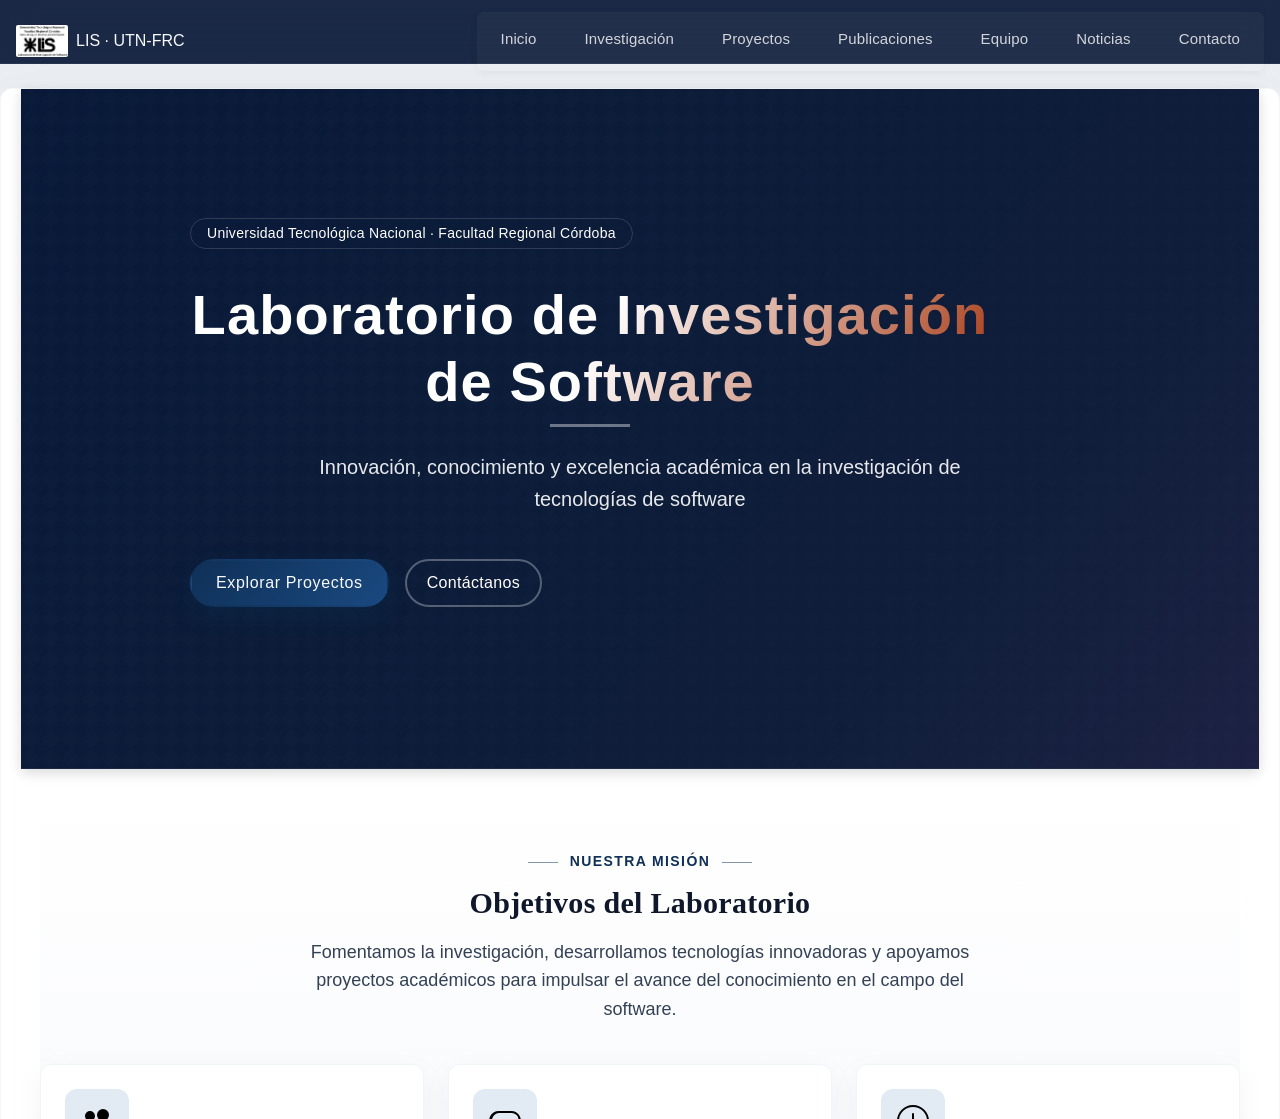
==== index.html @ e6a00227 "Initial commit: LIS home page draft + GitHub Pages deploy workflow - SPA estática (hash routing) con" ====
<!DOCTYPE html>
<html lang="es">
<head>
  <meta charset="UTF-8">
  <meta http-equiv="refresh" content="0; url=./template.html">
  <meta name="viewport" content="width=device-width, initial-scale=1.0">
  <title>LIS - Redirigiendo…</title>
  <link rel="icon" href="./favicon.ico" type="image/png">
  <style>
    body {
      font-family: system-ui, -apple-system, BlinkMacSystemFont, 'Segoe UI', Roboto, Arial, sans-serif;
      margin:0;
      display:grid;
      place-items:center;
      min-height:100vh;
    }
    main { text-align:center; padding:2rem; }
    .btn {
      display:inline-block;
      margin-top:1rem;
      padding:0.5rem 1rem;
      border:2px solid #0A2540;
      border-radius:8px;
      color:#0A2540;
      text-decoration:none;
    }
    .sr-only {
      position:absolute;
      left:-9999px;
      width:1px;
      height:1px;
      overflow:hidden;
    }
  </style>
  <script>
    // Fallback en caso de que el meta refresh no funcione
    setTimeout(() => {
      if (location.pathname.indexOf('template.html') === -1) {
        window.location.replace('./template.html');
      }
    }, 500);
  </script>
</head>
<body>
  <main>
    <p>Redirigiendo a la nueva versión del sitio…</p>
    <p class="sr-only">Será redirigido automáticamente en un instante.</p>
    <p><a class="btn" href="./template.html">Ir ahora</a></p>
    <noscript>
      <p><strong>Nota:</strong> Su navegador no soporta JavaScript. Use el botón para continuar.</p>
    </noscript>
  </main>
</body>
</html>
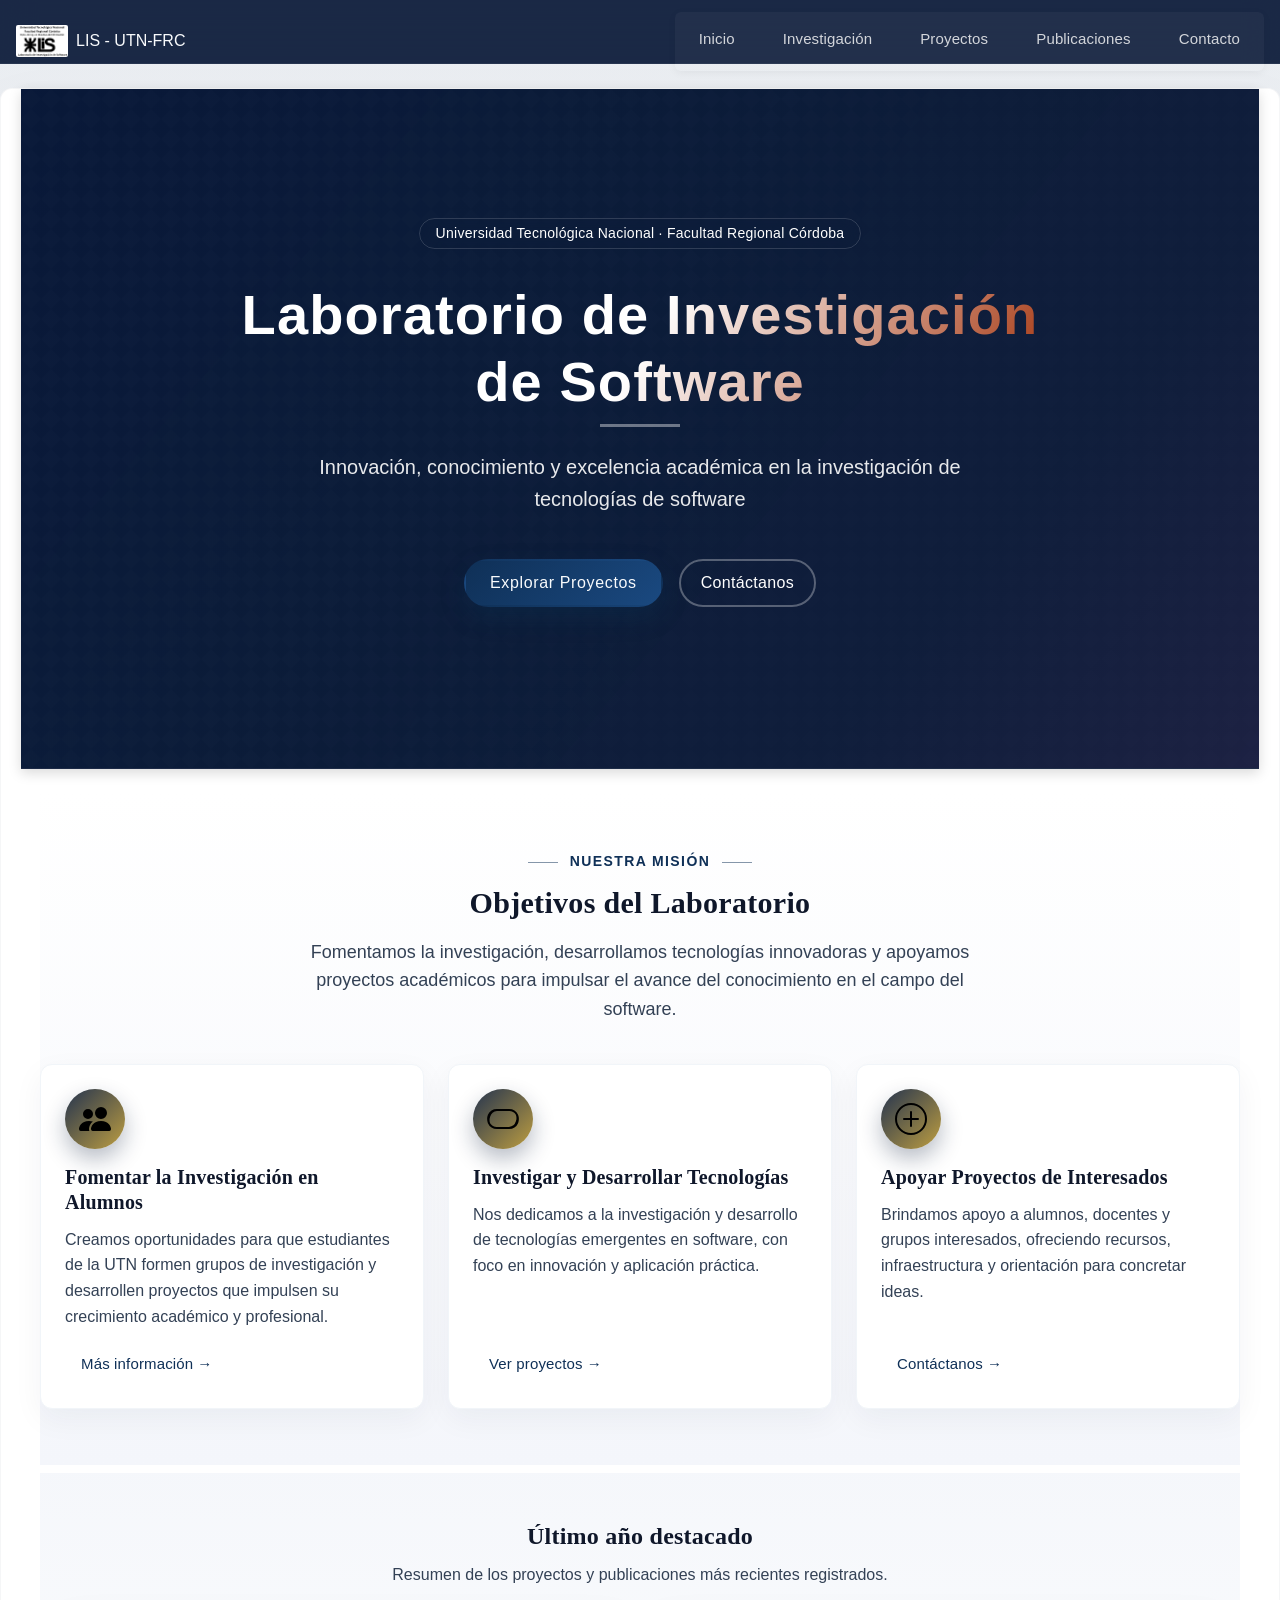
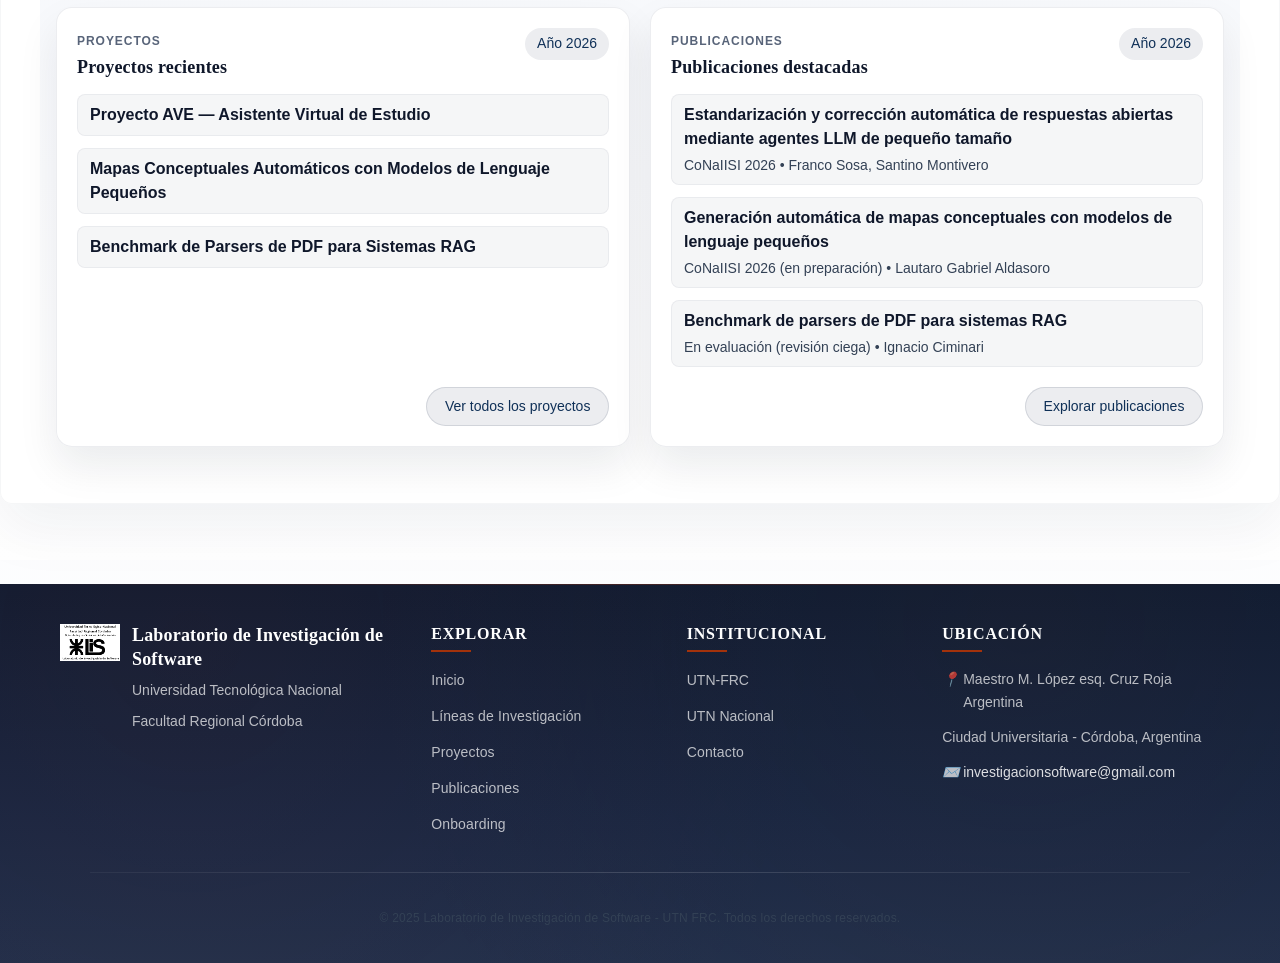
==== commit 46ecad5c: "Agrega Grupos de Investigación, guía de Onboarding pública y SEO - content/investigacion.html + rese" ====
--- a/index.html
+++ b/index.html
@@ -1,54 +1,148 @@
 <!DOCTYPE html>
 <html lang="es">
 <head>
-  <meta charset="UTF-8">
-  <meta http-equiv="refresh" content="0; url=./template.html">
-  <meta name="viewport" content="width=device-width, initial-scale=1.0">
-  <title>LIS - Redirigiendo…</title>
-  <link rel="icon" href="./favicon.ico" type="image/png">
-  <style>
-    body {
-      font-family: system-ui, -apple-system, BlinkMacSystemFont, 'Segoe UI', Roboto, Arial, sans-serif;
-      margin:0;
-      display:grid;
-      place-items:center;
-      min-height:100vh;
-    }
-    main { text-align:center; padding:2rem; }
-    .btn {
-      display:inline-block;
-      margin-top:1rem;
-      padding:0.5rem 1rem;
-      border:2px solid #0A2540;
-      border-radius:8px;
-      color:#0A2540;
-      text-decoration:none;
-    }
-    .sr-only {
-      position:absolute;
-      left:-9999px;
-      width:1px;
-      height:1px;
-      overflow:hidden;
-    }
-  </style>
-  <script>
-    // Fallback en caso de que el meta refresh no funcione
-    setTimeout(() => {
-      if (location.pathname.indexOf('template.html') === -1) {
-        window.location.replace('./template.html');
-      }
-    }, 500);
-  </script>
+  <meta charset="utf-8">
+  <meta name="viewport" content="width=device-width, initial-scale=1">
+  <title id="page-title">LIS - UTN-FRC – Laboratorio de Investigación de Software</title>
+
+  <!-- Basic SEO -->
+  <meta name="description" content="Sitio del Laboratorio de Investigación de Software (LIS) de la UTN-FRC. Investigación aplicada en IA, proyectos, publicaciones y equipo open source.">
+  <meta name="keywords" content="investigación, software, UTN, FRC, inteligencia artificial, LLM, proyectos, publicaciones">
+  <meta name="theme-color" content="#0b2b50">
+  <link rel="canonical" href="https://utn-lis.github.io/">
+
+  <!-- Open Graph / social previews -->
+  <meta property="og:type" content="website">
+  <meta property="og:site_name" content="LIS - UTN FRC">
+  <meta property="og:title" content="Laboratorio de Investigación de Software - UTN FRC">
+  <meta property="og:description" content="Investigación aplicada en inteligencia artificial, proyectos, publicaciones y equipo open source del LIS, UTN Facultad Regional Córdoba.">
+  <meta property="og:url" content="https://utn-lis.github.io/">
+  <meta property="og:image" content="https://utn-lis.github.io/img/logos/utn-logo.png">
+  <meta name="twitter:card" content="summary">
+
+  <!-- Content Security Policy to mitigate XSS -->
+  <meta http-equiv="Content-Security-Policy" content="default-src 'self'; script-src 'self'; style-src 'self' 'unsafe-inline'; img-src 'self' data: https:; font-src 'self' https:; connect-src 'self' https:;">
+
+  <!-- CSS -->
+  <link rel="stylesheet" href="./css/base.css">
+  <link rel="stylesheet" href="./css/layout.css">
+  <link rel="stylesheet" href="./css/components.css">
+  <link rel="stylesheet" href="./css/pages.css">
+  <link rel="stylesheet" href="./css/investigacion.css">
+  <link rel="stylesheet" href="./css/proyectos.css">
+  <link rel="stylesheet" href="./css/publicaciones.css">
+  <link rel="stylesheet" href="./css/contactos.css">
+  <link rel="stylesheet" href="./css/onboarding.css">
+  <link rel="stylesheet" href="./css/utilities.css">
+
+  <link rel="icon" href="./favicon.ico" sizes="any">
 </head>
 <body>
-  <main>
-    <p>Redirigiendo a la nueva versión del sitio…</p>
-    <p class="sr-only">Será redirigido automáticamente en un instante.</p>
-    <p><a class="btn" href="./template.html">Ir ahora</a></p>
     <noscript>
-      <p><strong>Nota:</strong> Su navegador no soporta JavaScript. Use el botón para continuar.</p>
+        <div style="padding:1rem;margin:0;background:#fffbdd;border-bottom:1px solid #f2e085;text-align:center">
+        Para una mejor experiencia, habilitá JavaScript. El sitio utiliza navegación SPA.
+        </div>
     </noscript>
-  </main>
+
+    <!-- Header with navigation -->
+    <header class="header" role="navigation" aria-label="Menú principal">
+        <nav class="nav">
+            <a class="nav-logo" href="#home" data-page="home">
+                <img src="./img/logos/utn-logo.png" alt="Logotipo UTN" width="48" height="48">
+                <span>LIS - UTN-FRC</span>
+            </a>
+            <button class="mobile-menu-toggle" id="mobile-menu-toggle" type="button" aria-label="Mostrar u ocultar menú" aria-expanded="false" aria-controls="primary-navigation">
+                <span></span>
+                <span></span>
+                <span></span>
+            </button>
+            <div class="nav-menu-wrapper" id="primary-navigation">
+                <ul class="nav-menu" aria-hidden="false">
+                    <li><a href="#home" class="nav-link" data-page="home">Inicio</a></li>
+                    <li><a href="#investigacion" class="nav-link" data-page="investigacion">Investigación</a></li>
+                    <li><a href="#proyectos" class="nav-link" data-page="proyectos">Proyectos</a></li>
+                    <li><a href="#publicaciones" class="nav-link" data-page="publicaciones">Publicaciones</a></li>
+                    <li><a href="#contactos" class="nav-link" data-page="contactos">Contacto</a></li>
+                </ul>
+            </div>
+        </nav>
+    </header>
+
+    <!-- Main content area -->
+    <main id="main-content">
+        <!-- Content will be loaded dynamically here -->
+        <div id="content-container">
+            <!-- Loading indicator -->
+            <div id="loading" class="loading">
+                <div class="loading-spinner"></div>
+                <p>Cargando...</p>
+            </div>
+        </div>
+    </main>
+
+    <!-- Footer -->
+    <footer class="footer">
+        <div class="container">
+            <div class="footer-content">
+                <div class="footer-section footer-institutional">
+                    <img src="./img/logos/utn-logo.png" alt="Logo UTN" class="footer-logo" width="64" height="64">
+                    <div class="institution-info">
+                        <h3>Laboratorio de Investigación de Software</h3>
+                        <p>Universidad Tecnológica Nacional</p>
+                        <p>Facultad Regional Córdoba</p>
+                    </div>
+                </div>
+
+                <div class="footer-section">
+                    <h4 class="footer-heading">Explorar</h4>
+                    <ul class="footer-links">
+                        <li><a href="#home" class="nav-link" data-page="home">Inicio</a></li>
+                        <li><a href="#investigacion" class="nav-link" data-page="investigacion">Líneas de Investigación</a></li>
+                        <li><a href="#proyectos" class="nav-link" data-page="proyectos">Proyectos</a></li>
+                        <li><a href="#publicaciones" class="nav-link" data-page="publicaciones">Publicaciones</a></li>
+                        <li><a href="#onboarding" class="nav-link" data-page="onboarding">Onboarding</a></li>
+                    </ul>
+                </div>
+
+                <div class="footer-section">
+                    <h4 class="footer-heading">Institucional</h4>
+                    <ul class="footer-links">
+                        <li><a href="https://www.frc.utn.edu.ar" target="_blank" rel="noopener noreferrer">UTN-FRC</a></li>
+                        <li><a href="https://www.utn.edu.ar" target="_blank" rel="noopener noreferrer">UTN Nacional</a></li>
+                        <li><a href="#contactos" class="nav-link" data-page="contactos">Contacto</a></li>
+                    </ul>
+                </div>
+
+                <div class="footer-section footer-contact">
+                    <h4 class="footer-heading">Ubicación</h4>
+                    <address>
+                        <p><i class="location-icon"></i> Maestro M. López esq. Cruz Roja Argentina</p>
+                        <p>Ciudad Universitaria - Córdoba, Argentina</p>
+                        <p><i class="email-icon"></i> <a href="mailto:investigacionsoftware@gmail.com">investigacionsoftware@gmail.com</a></p>
+                    </address>
+                </div>
+            </div>
+
+            <div class="footer-separator"></div>
+
+            <div class="footer-bottom">
+                <p>&copy; 2025 Laboratorio de Investigación de Software - UTN FRC. Todos los derechos reservados.</p>
+            </div>
+        </div>
+    </footer>
+
+  <!-- Scripts (con defer para no bloquear el render) -->
+
+  <script src="./js/main.js" defer></script>
+  <script src="./js/router.js" defer></script>
+
+  <!-- Components / light initialization -->
+  <script src="./js/components/lazy-load.js" defer></script>
+  <script src="./js/components/init.js" defer></script>
+
+  <!-- Page modules (used by the router) -->
+  <script src="./js/modules/home-module.js" defer></script>
+  <script src="./js/modules/publications-module.js" defer></script>
+  <script src="./js/modules/research-module.js" defer></script>
 </body>
 </html>
--- a/css/base.css
+++ b/css/base.css
@@ -0,0 +1,227 @@
+/* ============================================
+    LIS - Base Styles (base.css)
+    Fundamental CSS rules including resets, typography, colors, and global utilities
+    ============================================ */
+
+/* CSS Custom Properties (Variables) */
+:root {
+    --primary-color: #0F3057;
+    --primary-hover: #1A4980;
+    --primary-light: #E2EBF4;
+    --color-primary-600: #082542;
+    --secondary-color: #4F3222;
+    --secondary-hover: #6A4633;
+    --accent-color: #A3320B;
+    --accent-hover: #BD3D11;
+
+    /* Status Colors */
+    --success-color: #15803D;
+    --success-light: #DCFCE7;
+    --warning-color: #B45309;
+    --warning-light: #FEF3C7;
+    --danger-color: #B91C1C;
+    --danger-light: #FEE2E2;
+    --info-color: #0EA5E9;
+    --info-light: #E0F2FE;
+
+    /* Neutral Colors */
+    --neutral-50: #F8FAFC;
+    --neutral-100: #F1F5F9;
+    --neutral-200: #E2E8F0;
+    --neutral-300: #CBD5E1;
+    --neutral-400: #94A3B8;
+    --neutral-500: #64748B;
+    --neutral-600: #475569;
+    --neutral-700: #334155;
+    --neutral-800: #1E293B;
+    --neutral-900: #0F172A;
+    --neutral-950: #0B1120;
+
+    /* Text Colors */
+    --text-primary: var(--neutral-900);
+    --text-secondary: var(--neutral-700);
+    --text-muted: var(--neutral-500);
+    --text-light: var(--neutral-100);
+    --text-inverse: var(--neutral-50);
+
+    /* Background Colors */
+    --bg-white: #FFFFFF;
+    --bg-light: #F4F6FB;
+    --bg-gray: var(--neutral-100);
+    --bg-dark: var(--neutral-950);
+    --bg-primary: var(--primary-color);
+    --bg-secondary: var(--secondary-color);
+
+    /* Border Colors */
+    --border-color: var(--neutral-200);
+    --border-light: var(--neutral-100);
+    --border-dark: var(--neutral-300);
+    --border-focus: var(--primary-color);
+
+    /* Enhanced Spacing System */
+    --spacing-px: 1px;
+    --spacing-0: 0;
+    --spacing-xs: 0.25rem;  
+    --spacing-sm: 0.5rem;
+    --spacing-md: 0.75rem;
+    --spacing-lg: 1rem;
+    --spacing-xl: 1.25rem;
+    --spacing-2xl: 1.5rem;
+    --spacing-3xl: 2rem;
+    --spacing-4xl: 2.5rem;
+    --spacing-5xl: 3rem;
+    --spacing-6xl: 4rem;
+
+    /* Enhanced Font Sizes */
+    --font-size-xs: 0.75rem;
+    --font-size-sm: 0.875rem;
+    --font-size-base: 1rem;
+    --font-size-lg: 1.125rem;
+    --font-size-xl: 1.25rem;
+    --font-size-2xl: 1.5rem;
+    --font-size-3xl: 1.875rem;
+    --font-size-4xl: 2.25rem;
+    --font-size-5xl: 3rem;
+    --font-size-6xl: 3.75rem;
+
+    /* Font Weights */
+    --font-weight-thin: 100;
+    --font-weight-light: 300;
+    --font-weight-normal: 400;
+    --font-weight-medium: 500;
+    --font-weight-semibold: 600;
+    --font-weight-bold: 700;
+    --font-weight-extrabold: 800;
+    --font-weight-black: 900;
+
+    /* Line Heights */
+    --line-height-tight: 1.25;
+    --line-height-snug: 1.375;
+    --line-height-normal: 1.5;
+    --line-height-relaxed: 1.625;
+    --line-height-loose: 2;
+
+    /* Border Radius */
+    --border-radius-none: 0;
+    --border-radius-sm: 0.125rem;
+    --border-radius-md: 0.375rem;
+    --border-radius-lg: 0.5rem;
+    --border-radius-xl: 0.75rem;
+    --border-radius-2xl: 1rem;   
+    --border-radius-3xl: 1.5rem;
+    --border-radius-full: 9999px;
+
+    /* Shadows */
+    --shadow-none: 0 0 #0000;
+    --shadow-xs: 0 1px 2px 0 rgba(0, 0, 0, 0.05);
+    --shadow-sm: 0 1px 3px 0 rgba(0, 0, 0, 0.1), 0 1px 2px 0 rgba(0, 0, 0, 0.06);
+    --shadow-md: 0 4px 6px -1px rgba(0, 0, 0, 0.1), 0 2px 4px -1px rgba(0, 0, 0, 0.06);
+    --shadow-lg: 0 10px 15px -3px rgba(0, 0, 0, 0.1), 0 4px 6px -2px rgba(0, 0, 0, 0.05);
+    --shadow-xl: 0 20px 25px -5px rgba(0, 0, 0, 0.1), 0 10px 10px -5px rgba(0, 0, 0, 0.04);
+    --shadow-2xl: 0 25px 50px -12px rgba(0, 0, 0, 0.25);
+
+    /* Transitions */
+    --transition-fast: 150ms cubic-bezier(0.4, 0, 0.2, 1);
+    --transition-normal: 300ms cubic-bezier(0.4, 0, 0.2, 1);
+    --transition-slow: 500ms cubic-bezier(0.4, 0, 0.2, 1);
+
+    /* Z-index Scale */
+    --z-dropdown: 1000;
+    --z-sticky: 1020;
+    --z-fixed: 1030;
+    --z-modal-backdrop: 1040;
+    --z-modal: 1050;
+    --z-popover: 1060;
+    --z-tooltip: 1070;
+    --z-toast: 1080;
+
+    /* Breakpoints */
+    --breakpoint-sm: 640px;
+    --breakpoint-md: 768px;
+    --breakpoint-lg: 1024px;
+    --breakpoint-xl: 1280px;
+    --breakpoint-2xl: 1536px;
+}
+
+/* CSS Reset */
+*,
+*::before,
+*::after {
+    box-sizing: border-box;
+    margin: 0;
+    padding: 0;
+}
+
+html {
+    font-size: 16px;
+    line-height: var(--line-height-normal);
+    -webkit-text-size-adjust: 100%;
+    -webkit-font-smoothing: antialiased;
+    -moz-osx-font-smoothing: grayscale;
+}
+
+body {
+    font-family: 'Inter', -apple-system, BlinkMacSystemFont, 'Segoe UI', Roboto, sans-serif;
+    font-size: var(--font-size-base);
+    font-weight: var(--font-weight-normal);
+    line-height: var(--line-height-normal);
+    color: var(--text-primary);
+    background: linear-gradient(180deg, rgba(17,34,64,0.08) 0%, rgba(244,246,251,0.9) 45%, #ffffff 100%);
+    overflow-x: hidden;
+}
+
+
+/* Typography */
+h1, h2, h3, h4, h5, h6 {
+    font-family: 'Merriweather', serif;
+    font-weight: var(--font-weight-bold);
+    line-height: var(--line-height-tight);
+    margin-bottom: var(--spacing-md);
+    color: var(--text-primary);
+    letter-spacing: 0.01em;
+}
+
+h1 { font-size: var(--font-size-3xl); }
+h2 { font-size: var(--font-size-2xl); }
+h3 { font-size: var(--font-size-xl); }
+h4 { font-size: var(--font-size-lg); }
+
+p {
+    margin-bottom: var(--spacing-md);
+    color: var(--text-secondary);
+}
+
+a {
+    color: var(--primary-color);
+    text-decoration: none;
+    transition: color var(--transition-normal);
+}
+
+a:hover {
+    color: var(--primary-hover);
+    text-decoration: underline;
+}
+
+/* Lists */
+ul, ol {
+    margin-bottom: var(--spacing-md);
+    padding-left: var(--spacing-xl);
+}
+
+li {
+    margin-bottom: var(--spacing-xs);
+}
+
+/* Images */
+img {
+    max-width: 100%;
+    height: auto;
+    display: block;
+}
+
+/* Form Elements */
+input, textarea, select, button {
+    font-family: inherit;
+    font-size: inherit;
+    line-height: inherit;
+}
--- a/css/layout.css
+++ b/css/layout.css
@@ -0,0 +1,600 @@
+/* ============================================
+    LIS - Layout Styles (layout.css)
+    Layout styles for the website including:
+    - Institutional header and navigation
+    - Main content area and containers
+    - Institutional footer
+    - Generic hero sections
+    - Responsive design for tablets and mobile
+    ============================================ */
+
+/* ===== Header institucional ===== */
+.header {
+  background: rgba(15, 30, 60, 0.95);
+  backdrop-filter: blur(16px);
+  -webkit-backdrop-filter: blur(16px);
+  position: fixed;
+  inset: 0 0 auto 0;
+  width: 100%;
+  height: 64px;
+  z-index: 1000;
+  border-bottom: 1px solid rgba(255,255,255,0.06);
+  transition: transform .4s ease, background .3s ease, box-shadow .3s ease;
+  box-shadow: none;
+}
+
+.header.scrolled {
+  background: rgba(10, 23, 47, 0.98);
+  box-shadow: 0 4px 20px rgba(0,0,0,0.12);
+}
+
+.header.header-hidden { transform: translateY(-100%); }
+
+/* ===== Nav principal ===== */
+.nav {
+  max-width: var(--container-xl);
+  margin: 0 auto;
+  display: flex;
+  align-items: center;
+  justify-content: space-between;
+  gap: var(--spacing-lg);
+  padding: var(--spacing-md) var(--spacing-lg);
+  color: var(--text-inverse);
+}
+
+.nav-menu-wrapper {
+  display: flex;
+  align-items: center;
+  justify-content: flex-end;
+  flex: 1;
+}
+
+.nav-menu-wrapper.is-open { z-index: var(--z-dropdown); }
+
+.nav-logo {
+  display: flex;
+  align-items: center;
+  gap: var(--spacing-sm);
+  font: var(--font-weight-bold) var(--font-size-lg) var(--font-family-sans);
+  color: var(--text-inverse);
+  text-decoration: none;
+  flex-shrink: 0;
+  position: relative;
+  z-index: 1001;
+}
+
+.nav-logo img {
+  height: 2rem;
+  width: auto;
+  border-radius: var(--border-radius-sm);
+}
+
+.nav-menu {
+  display: flex;
+  align-items: center;
+  gap: var(--spacing-lg);
+  list-style: none;
+  margin: 0;
+  padding: var(--spacing-sm);
+  border-radius: var(--border-radius-md);
+  background: rgba(255,255,255,0.03);
+  box-shadow: 0 2px 8px rgba(0,0,0,0.05);
+}
+
+.nav-menu li { position: relative; }
+
+.nav-link {
+  color: rgba(255,255,255,0.80);
+  font-weight: var(--font-weight-medium);
+  text-decoration: none;
+  padding: var(--spacing-sm) var(--spacing-lg);
+  border-radius: var(--border-radius-md);
+  transition: color .3s ease, background .3s ease, transform .2s ease;
+  display: inline-block;
+  letter-spacing: .01em;
+  font-size: .9375rem;
+  position: relative;
+}
+
+.nav-link::after {
+  content: "";
+  position: absolute;
+  left: 50%;
+  bottom: 0;
+  height: 2px;
+  width: 0;
+  background: rgba(255,255,255,0.6);
+  transform: translateX(-50%);
+  opacity: 0;
+  transition: width .3s cubic-bezier(.25,1,.5,1), opacity .2s ease;
+}
+
+.nav-link:hover {
+  color: #fff;
+  background: rgba(255,255,255,0.08);
+  transform: translateY(-2px);
+}
+
+.nav-link:hover::after { width: 60%; opacity: 1; }
+
+.nav-link.active {
+  color: #fff;
+  background: rgba(255,255,255,0.12);
+  box-shadow: 0 2px 8px rgba(0,0,0,0.15);
+  font-weight: var(--font-weight-semibold);
+}
+
+.nav-link.active::after { width: 60%; opacity: 1; }
+
+/* ===== Dropdown ===== */
+.dropdown { position: relative; }
+.dropdown-toggle { display: flex; align-items: center; gap: var(--spacing-xs); cursor: pointer; }
+.dropdown-arrow { font-size: var(--font-size-xs); margin-left: var(--spacing-xs); transition: transform var(--transition-fast); }
+.dropdown:hover .dropdown-arrow { transform: rotate(180deg); }
+
+.dropdown-menu {
+  position: absolute;
+  top: 100%;
+  left: 0;
+  min-width: 220px;
+  background: var(--bg-white);
+  border: 1px solid var(--border-light);
+  border-radius: var(--border-radius-md);
+  box-shadow: var(--shadow-lg);
+  opacity: 0;
+  visibility: hidden;
+  transform: translateY(-10px);
+  transition: all var(--transition-normal);
+  z-index: var(--z-dropdown);
+  overflow: hidden;
+}
+
+.dropdown:hover .dropdown-menu {
+  opacity: 1; visibility: visible; transform: translateY(0);
+}
+
+.dropdown-menu li { border-bottom: 1px solid var(--border-light); }
+.dropdown-menu li:last-child { border-bottom: none; }
+
+.dropdown-menu a {
+  display: block;
+  padding: var(--spacing-md);
+  color: var(--text-secondary);
+  text-decoration: none;
+  transition: all var(--transition-fast);
+  font-weight: var(--font-weight-normal);
+}
+
+.dropdown-menu a:hover {
+  background: var(--neutral-50);
+  color: var(--text-primary);
+  padding-left: var(--spacing-lg);
+}
+
+/* ===== Mobile Toggle ===== */
+.mobile-menu-toggle {
+  display: none;
+  position: absolute;
+  top: 50%;
+  right: var(--spacing-md);
+  transform: translateY(-50%);
+  padding: var(--spacing-sm);
+  border: 0;
+  background: none;
+  cursor: pointer;
+  border-radius: var(--border-radius-sm);
+  z-index: 1001;
+  /* Add display flex and flex-direction to align spans */
+  flex-direction: column;
+  gap: 6px;
+  width: 38px;
+  height: 38px;
+  justify-content: center;
+  align-items: center;
+}
+
+.mobile-menu-toggle:hover { background: rgba(255,255,255,0.10); }
+
+.mobile-menu-toggle span {
+  display: block;
+  width: 22px;
+  height: 2px;
+  background: var(--text-inverse);
+  transition: all var(--transition-fast);
+  transform-origin: center;
+  /* Remove position: relative that might be causing problems */
+}
+
+/* Add transition for the effect when the menu is open */
+.mobile-menu-toggle.is-open span:nth-child(1) {
+  transform: translateY(4px) rotate(45deg);
+}
+
+.mobile-menu-toggle.is-open span:nth-child(2) {
+  opacity: 0;
+}
+
+.mobile-menu-toggle.is-open span:nth-child(3) {
+  transform: translateY(-4px) rotate(-45deg);
+}
+
+/* Lenguaje (sobrio) */
+#lang-toggle {
+  background: rgba(255,255,255,0.12);
+  color: #fff;
+  border: 1px solid rgba(255,255,255,0.2);
+  padding: var(--spacing-xs) var(--spacing-sm);
+  border-radius: var(--border-radius-md);
+  cursor: pointer;
+  font-weight: var(--font-weight-medium);
+  transition: all var(--transition-normal);
+}
+#lang-toggle:hover { background: rgba(255,255,255,0.18); border-color: rgba(255,255,255,0.3); }
+
+/* ===== Main ===== */
+#main-content {
+  min-height: calc(100vh - 200px);
+  padding: var(--spacing-2xl) 0;
+  padding-top: 64px; /* espacio header fijo */
+  background: linear-gradient(180deg, rgba(226,235,244,0.25) 0%, rgba(240,242,245,0.98) 60%, #fff 100%);
+  position: relative;
+  z-index: 1;
+}
+
+#content-container {
+  max-width: var(--container-xl);
+  margin: var(--spacing-2xl) auto var(--spacing-3xl);
+  padding: 0 var(--spacing-xl);
+  transition: opacity var(--transition-normal);
+  background: rgba(255,255,255,0.96);
+  box-shadow: 0 24px 60px rgba(15,30,60,0.06);
+  border-radius: var(--border-radius-xl);
+  border: 1px solid rgba(15,30,60,0.04);
+}
+
+/* Loading */
+.loading {
+  display: flex; flex-direction: column; align-items: center; justify-content: center;
+  padding: var(--spacing-xxl); text-align: center;
+}
+.loading-spinner {
+  width: 40px; height: 40px;
+  border: 4px solid var(--border-light);
+  border-top: 4px solid var(--primary-color);
+  border-radius: var(--border-radius-full);
+  animation: spin 1s linear infinite;
+  margin-bottom: var(--spacing-md);
+}
+@keyframes spin { to { transform: rotate(360deg); } }
+
+/* ===== Footer institucional ===== */
+.footer {
+  background: linear-gradient(180deg, rgba(10,23,47,0.98) 0%, rgba(15,30,60,0.96) 60%, rgba(20,35,65,0.94) 100%);
+  color: #fff;
+  padding: var(--spacing-3xl) 0 var(--spacing-lg);
+  margin-top: var(--spacing-2xl);
+  position: relative;
+  overflow: hidden;
+  font-family: var(--font-family-sans);
+}
+.footer::before {
+  content: "";
+  position: absolute; inset: 0;
+  background:
+    radial-gradient(circle at 15% 15%, rgba(163,50,11,0.12) 0%, rgba(163,50,11,0) 55%),
+    radial-gradient(circle at 80% 10%, rgba(79,50,34,0.20) 0%, rgba(79,50,34,0) 60%);
+  opacity: .6;
+}
+.footer::after {
+  content: "";
+  position: absolute; top: 0; left: 0; right: 0; height: 1px;
+  background: linear-gradient(90deg, transparent, rgba(163,50,11,0.5), transparent);
+  opacity: .65;
+}
+.footer > * { position: relative; z-index: 1; }
+
+.footer-content {
+  max-width: 1200px; margin: 0 auto; padding: 0 var(--spacing-xl);
+  display: grid; grid-template-columns: 1.5fr 1fr 1fr 1.2fr; gap: var(--spacing-2xl);
+}
+
+.footer-institutional { display: flex; align-items: flex-start; gap: var(--spacing-md); }
+.footer-logo { width: 60px; height: auto; filter: brightness(1.1); }
+
+.institution-info h3 {
+  font-size: var(--font-size-lg);
+  margin-bottom: var(--spacing-sm);
+  color: #fff;
+  font-weight: var(--font-weight-semibold);
+  line-height: 1.3;
+  letter-spacing: .01em;
+}
+
+.footer-heading {
+  color: #fff; font-size: var(--font-size-base);
+  margin-bottom: var(--spacing-lg);
+  font-weight: var(--font-weight-semibold);
+  text-transform: uppercase;
+  letter-spacing: .05em;
+  position: relative; padding-bottom: var(--spacing-sm);
+}
+.footer-heading::after {
+  content: ""; position: absolute; bottom: 0; left: 0;
+  width: 40px; height: 2px; background: var(--accent-color);
+}
+
+.footer-section p {
+  color: rgba(255,255,255,0.7);
+  margin-bottom: var(--spacing-sm);
+  line-height: var(--line-height-relaxed);
+  font-size: var(--font-size-sm);
+}
+
+.footer-links { list-style: none; padding: 0; }
+.footer-links li { margin-bottom: var(--spacing-md); }
+.footer-links a {
+  color: rgba(255,255,255,0.7);
+  text-decoration: none;
+  font-size: var(--font-size-sm);
+  display: inline-block;
+  position: relative;
+  transition: color var(--transition-normal);
+}
+.footer-links a::after {
+  content: ""; position: absolute; left: 0; bottom: -2px; height: 1px; width: 0;
+  background: #fff; transition: width .3s ease;
+}
+.footer-links a:hover { color: #fff; }
+.footer-links a:hover::after { width: 100%; }
+
+/* .nav-link reused here for SPA routing; strip its navbar button padding
+   so footer links line up flush with the plain <a> tags around them */
+.footer-links a.nav-link { padding: 0; border-radius: 0; }
+.footer-links a.nav-link:hover { background: transparent; transform: none; }
+
+.footer-contact address {
+  font-style: normal;
+  color: rgba(255,255,255,0.7);
+  font-size: var(--font-size-sm);
+  line-height: var(--line-height-relaxed);
+}
+.footer-contact address p { margin-bottom: var(--spacing-md); display: flex; align-items: flex-start; }
+.footer-contact a { color: rgba(255,255,255,0.85); text-decoration: none; transition: color .3s ease; }
+.footer-contact a:hover { color: #fff; text-decoration: underline; }
+.location-icon::before { content: "📍"; margin-right: var(--spacing-xs); }
+.email-icon::before { content: "✉️"; margin-right: var(--spacing-xs); }
+
+.footer-separator {
+  height: 1px;
+  background: linear-gradient(90deg, rgba(255,255,255,0.05), rgba(255,255,255,0.15), rgba(255,255,255,0.05));
+  margin: var(--spacing-2xl) auto;
+  max-width: 1100px;
+}
+.footer-bottom {
+  text-align: center;
+  padding-top: var(--spacing-md);
+  color: rgba(255,255,255,0.5);
+  font-size: var(--font-size-xs);
+  letter-spacing: .02em;
+}
+
+/* ===== Generic Hero ===== */
+.hero-section {
+  text-align: center;
+  padding: var(--spacing-3xl) var(--spacing-xl);
+  background: linear-gradient(130deg, rgba(10,25,55,0.98) 0%, rgba(15,30,60,0.95) 75%, rgba(30,35,70,0.92) 100%);
+  color: #fff;
+  margin-bottom: var(--spacing-2xl);
+  position: relative; overflow: hidden;
+  box-shadow: 0 4px 12px rgba(0,0,0,0.15);
+  border-bottom: 1px solid rgba(255,255,255,0.07);
+}
+.hero-section::before {
+  content: "";
+  position: absolute; inset: 0;
+  background:
+    url('data:image/svg+xml,<svg width="20" height="20" xmlns="http://www.w3.org/2000/svg"><rect width="20" height="20" fill="none"/><path d="M10,0 L20,10 L10,20 L0,10 Z" fill="rgba(255,255,255,0.03)"/></svg>'),
+    linear-gradient(120deg, rgba(0,40,95,0.2) 0%, rgba(0,0,0,0) 60%);
+  opacity: .25;
+}
+.hero-section > * { position: relative; z-index: 1; }
+.hero-section h1 {
+  font-family: var(--font-serif);
+  color: #fff;
+  font-size: var(--font-size-3xl);
+  margin-bottom: var(--spacing-lg);
+  letter-spacing: .02em;
+  display: inline-block; position: relative;
+}
+.hero-section h1::after {
+  content: ""; position: absolute; left: 50%; bottom: -12px;
+  width: 80px; height: 3px; background: rgba(255,255,255,0.4);
+  transform: translateX(-50%);
+}
+.hero-subtitle, .hero-description {
+  font-size: var(--font-size-lg);
+  font-weight: var(--font-weight-light);
+  opacity: .85;
+  max-width: 720px; margin: 0 auto;
+  line-height: 1.6;
+}
+
+/* ===== Sections & Containers ===== */
+.content-section {
+  max-width: 1200px;
+  margin: .5rem auto;
+  padding: 0 var(--spacing-lg);
+}
+.container {
+  width: 100%;
+  max-width: var(--container-lg);
+  margin: 0 auto;
+  padding: .5rem 0;
+}
+.container-sm { max-width: var(--container-sm); }
+.container-md { max-width: var(--container-md); }
+.container-lg { max-width: var(--container-lg); }
+.container-xl { max-width: var(--container-xl); }
+.container-2xl { max-width: var(--container-2xl); }
+.container-fluid { width: 100%; padding: 0 var(--spacing-lg); }
+
+/* ===== Responsivo medio (footer) ===== */
+@media (max-width: 1100px) and (min-width: 769px) {
+  .footer-content {
+    grid-template-columns: repeat(2,1fr);
+    gap: var(--spacing-xl);
+  }
+  .footer-institutional {
+    grid-column: span 2;
+    align-items: center; justify-content: center;
+    margin-bottom: var(--spacing-xl);
+    padding-bottom: var(--spacing-lg);
+    border-bottom: 1px solid rgba(255,255,255,0.1);
+  }
+  .footer-logo { width: 52px; margin-right: var(--spacing-md); }
+}
+
+/* ===== Mobile ===== */
+@media (max-width: 768px) {
+  .nav {
+    flex-wrap: nowrap;
+    gap: var(--spacing-md);
+    padding: var(--spacing-md);
+    height: 64px;
+    position: relative;
+  }
+
+  .mobile-menu-toggle { display: flex; }
+
+  .nav-menu-wrapper {
+    position: fixed;
+    top: 64px;
+    right: -280px;
+    width: 260px;
+    height: calc(100vh - 64px);
+    background: rgba(15,30,60,0.96);
+    transition: right .3s ease, top .4s ease;
+    z-index: 990;
+    box-shadow: -2px 0 15px rgba(0,0,0,0.15);
+    border-left: 1px solid rgba(255,255,255,0.05);
+    padding-top: 10px;
+    overflow-y: auto;
+    border-radius: 0 0 0 8px;
+  }
+  .header .nav-menu-wrapper.is-open { top: 64px; }
+  .nav-menu-wrapper.is-open { right: 0; }
+
+  /* No overlay (allow interaction with content) */
+  body::before { content: none; }
+
+  .nav-menu {
+    flex-direction: column;
+    gap: var(--spacing-sm);
+    width: 100%;
+    padding: var(--spacing-md);
+    background: transparent;
+    box-shadow: none;
+    border-radius: 0;
+  }
+  .nav-menu::before {
+    content: "Navegación";
+    display: block;
+    color: rgba(255,255,255,0.5);
+    font-size: .75rem;
+    text-transform: uppercase;
+    letter-spacing: .05em;
+    margin-bottom: var(--spacing-md);
+    padding-bottom: var(--spacing-xs);
+    border-bottom: 1px solid rgba(255,255,255,0.1);
+  }
+
+  .nav-menu li { width: 100%; margin-bottom: var(--spacing-sm); }
+  .nav-link {
+    display: block; width: 100%; text-align: left;
+    padding: var(--spacing-md) var(--spacing-lg);
+    color: rgba(255,255,255,0.8);
+    border-left: 3px solid transparent;
+    border-radius: 0;
+    font-size: 15px;
+  }
+  .nav-link::after { display: none; }
+  .nav-link:hover,
+  .nav-link.active {
+    background: rgba(255,255,255,0.04);
+    color: #fff;
+    border-left-color: var(--accent-color);
+    padding-left: calc(var(--spacing-lg) + 3px);
+  }
+
+  #main-content { padding: var(--spacing-lg) 0; }
+  #content-container {
+    padding: 0 var(--spacing-md);
+    margin: var(--spacing-xl) auto var(--spacing-2xl);
+    border-radius: var(--border-radius-xl);
+  }
+
+  .dropdown-menu {
+    position: static; opacity: 1; visibility: visible; transform: none;
+    box-shadow: none; border: none; background: transparent;
+    margin-top: var(--spacing-sm); padding-left: var(--spacing-lg);
+  }
+  .dropdown-menu li { border: none; }
+  .dropdown-menu a { padding: var(--spacing-sm) var(--spacing-md); text-align: left; }
+
+  .footer-content {
+    grid-template-columns: 1fr;
+    gap: var(--spacing-xl);
+    text-align: left;
+    padding: 0 var(--spacing-lg);
+  }
+  .footer-institutional {
+    flex-direction: column; align-items: center; text-align: center;
+    margin-bottom: var(--spacing-xl); padding-bottom: var(--spacing-xl);
+    border-bottom: 1px solid rgba(255,255,255,0.1);
+  }
+  .footer-logo { width: 56px; margin-bottom: var(--spacing-md); }
+  .footer-heading { margin-top: var(--spacing-lg); margin-bottom: var(--spacing-md); }
+  .footer-heading::after { left: 50%; transform: translateX(-50%); width: 40px; }
+  .footer-section { margin-bottom: var(--spacing-xl); }
+
+  .hero-section { padding: var(--spacing-xl) var(--spacing-md); }
+  .hero-section h1 { font-size: var(--font-size-3xl); }
+  .hero-subtitle { font-size: var(--font-size-lg); }
+
+  .grid-2, .grid-3, .grid-4 { grid-template-columns: 1fr; gap: var(--spacing-md); }
+  .container { padding: 0 var(--spacing-md); }
+}
+
+@media (max-width: 480px) {
+  .nav { padding: var(--spacing-sm); }
+  .mobile-menu-toggle span { width: 20px; }
+
+  .footer-links { display: flex; flex-direction: column; align-items: center; }
+  .footer-links li { margin-bottom: var(--spacing-sm); }
+  .footer-links a { padding: var(--spacing-xs) var(--spacing-sm); }
+
+  .footer-contact { display: flex; flex-direction: column; align-items: center; }
+  .footer-contact address p { justify-content: center; }
+
+  #content-container {
+    padding: 0 var(--spacing-sm);
+    margin: var(--spacing-lg) auto var(--spacing-xl);
+    border-radius: var(--border-radius-lg);
+  }
+  .hero-section { padding: var(--spacing-lg) var(--spacing-sm); }
+  .hero-section h1 { font-size: var(--font-size-2xl); }
+  .hero-subtitle { font-size: var(--font-size-base); }
+
+  .footer { padding: var(--spacing-2xl) 0 var(--spacing-lg); }
+  .footer-bottom {
+    padding: var(--spacing-md) var(--spacing-lg);
+    font-size: .7rem; letter-spacing: .01em; line-height: 1.6;
+  }
+  .footer-separator { margin: var(--spacing-xl) auto; }
+  .footer-contact address { max-width: 300px; margin: 0 auto; }
+}
+
+/* ===== Accesibilidad: menos movimiento ===== */
+@media (prefers-reduced-motion: reduce) {
+  * { transition: none !important; animation: none !important; }
+}
--- a/css/components.css
+++ b/css/components.css
@@ -0,0 +1,136 @@
+/* ============================================
+    LIS - Component Styles (components.css)
+    Reusable UI components including:
+    - Enhanced buttons and button variants
+    - Loading indicators
+    - Reusable filter components
+    ============================================ */
+
+/* Enhanced Buttons */
+.btn {
+    display: inline-flex;
+    align-items: center;
+    justify-content: center;
+    gap: var(--spacing-sm);
+    padding: calc(var(--spacing-sm) + 2px) var(--spacing-xl);
+    border: 2px solid transparent;
+    border-radius: var(--border-radius-full);
+    font-family: inherit;
+    font-size: var(--font-size-base);
+    font-weight: var(--font-weight-medium);
+    line-height: var(--line-height-tight);
+    text-align: center;
+    text-decoration: none;
+    cursor: pointer;
+    transition: all var(--transition-fast);
+    position: relative;
+    overflow: hidden;
+    user-select: none;
+    letter-spacing: 0.02em;
+}
+
+.btn:disabled {
+    opacity: 0.6;
+    cursor: not-allowed;
+    pointer-events: none;
+}
+
+.btn::before {
+    content: '';
+    position: absolute;
+    top: 50%;
+    left: 50%;
+    width: 0;
+    height: 0;
+    background: rgba(255, 255, 255, 0.2);
+    border-radius: 50%;
+    transform: translate(-50%, -50%);
+    transition: width var(--transition-normal), height var(--transition-normal);
+}
+
+.btn:active::before {
+    width: 300px;
+    height: 300px;
+}
+
+/* Button Variants */
+.btn-primary {
+    background: linear-gradient(135deg, var(--primary-color), var(--primary-hover));
+    color: var(--text-inverse);
+    border-color: transparent;
+    box-shadow: 0 10px 25px rgba(11, 60, 93, 0.25);
+    padding: var(--spacing-md) var(--spacing-2xl);
+    font-weight: var(--font-weight-medium);
+    letter-spacing: 0.04em;
+}
+
+.btn-primary:hover {
+    background: linear-gradient(135deg, var(--primary-hover), var(--primary-color));
+    border-color: transparent;
+    transform: translateY(-2px) scale(1.05);
+    box-shadow: 0 15px 30px rgba(11, 60, 93, 0.35);
+}
+
+.btn-outline-light {
+    background: transparent;
+    color: var(--text-inverse);
+    border: 2px solid rgba(255, 255, 255, 0.3);
+    backdrop-filter: blur(8px);
+    -webkit-backdrop-filter: blur(8px);
+}
+
+.btn-outline-light:hover {
+    background: rgba(255, 255, 255, 0.1);
+    border-color: rgba(255, 255, 255, 0.5);
+    transform: translateY(-2px);
+    box-shadow: 0 10px 25px rgba(0, 0, 0, 0.1);
+}
+
+/* Loading */
+.loading {
+    position: fixed;
+    top: 0;
+    left: 0;
+    width: 100%;
+    height: 100%;
+    background: rgba(255, 255, 255, 0.9);
+    display: flex;
+    align-items: center;
+    justify-content: center;
+    z-index: 9999;
+}
+
+.loading-spinner {
+    width: 3rem;
+    height: 3rem;
+    border: 4px solid var(--neutral-200);
+    border-top: 4px solid var(--primary-color);
+    border-radius: 50%;
+    animation: spin 1s linear infinite;
+}
+
+@keyframes spin {
+    0% { transform: rotate(0deg); }
+    100% { transform: rotate(360deg); }
+}
+
+/* Reusable Filter Components */
+.filter-tabs {
+    display: flex;
+    gap: var(--spacing-sm);
+    margin-bottom: var(--spacing-lg);
+    flex-wrap: wrap;
+    justify-content: center;
+}
+
+.filter-tab {
+    background: var(--bg-white);
+    border: 2px solid var(--primary-color);
+    color: var(--primary-color);
+    padding: var(--spacing-sm) var(--spacing-lg);
+    border-radius: 25px;
+    cursor: pointer;
+    transition: all var(--transition-normal);
+    font-weight: var(--font-weight-medium);
+    font-size: var(--font-size-sm);
+}
--- a/css/pages.css
+++ b/css/pages.css
@@ -0,0 +1,1672 @@
+/* ============================================
+    LIS - Page Styles (pages.css)
+    Page-specific styles for shared elements including:
+    - Hero sections and animations
+    - Project, publication, and staff pages
+    - News, events, and contact pages
+    - Responsive design improvements
+    ============================================ */
+
+/* Enhanced Modern Hero Section */
+.hero-section {
+    position: relative;
+    min-height: 680px;
+    display: flex;
+    align-items: center;
+    padding: var(--spacing-6xl) 0;
+    margin-top: 0; /* We're using padding-top on #main-content instead */
+    color: white;
+    overflow: hidden;
+    background-color: var(--bg-dark);
+}
+
+.hero-background {
+    position: absolute;
+    top: 0;
+    left: 0;
+    width: 100%;
+    height: 100%;
+    background: 
+        linear-gradient(135deg, rgba(11, 60, 93, 0.97) 0%, rgba(15, 23, 42, 0.95) 100%);
+    background-size: cover;
+    z-index: -1;
+    opacity: 0.85;
+}
+
+.hero-content {
+    max-width: 900px;
+    margin: 0 auto;
+    padding: var(--spacing-xl) 0;
+    display: flex;
+    flex-direction: column;
+    align-items: center;
+    text-align: center;
+    gap: var(--spacing-xl);
+    position: relative;
+    z-index: 2;
+}
+
+.hero-badge {
+    background: rgba(255, 255, 255, 0);
+    color: #ffffff;
+    border: 1px solid rgba(255, 255, 255, 0.15);
+    padding: var(--spacing-xs) var(--spacing-lg);
+    border-radius: var(--border-radius-full);
+    font-size: var(--font-size-sm);
+    font-weight: var(--font-weight-medium);
+    letter-spacing: 0.02em;
+    margin-bottom: var(--spacing-md);
+    backdrop-filter: blur(10px);
+    animation: fadeInUp 1s ease-out;
+}
+
+.hero-section h1 {
+    font-size: clamp(2.5rem, 5vw, 3.5rem);
+    line-height: 1.2;
+    font-weight: var(--font-weight-bold);
+    margin-bottom: var(--spacing-lg);
+    max-width: 800px;
+    background: linear-gradient(120deg, #ffffff 50%, var(--accent-color) 100%);
+    -webkit-background-clip: text;
+    background-clip: text;
+    -webkit-text-fill-color: transparent;
+    animation: fadeInUp 1.2s ease-out 0.2s both;
+}
+
+.hero-description {
+    font-size: clamp(var(--font-size-lg), 2vw, var(--font-size-xl));
+    color: rgba(255, 255, 255, 0.9);
+    max-width: 720px;
+    line-height: 1.6;
+    margin-bottom: var(--spacing-2xl);
+    animation: fadeInUp 1.3s ease-out 0.4s both;
+}
+
+.hero-actions {
+    display: flex;
+    gap: var(--spacing-lg);
+    margin-bottom: var(--spacing-3xl);
+    animation: fadeInUp 1.4s ease-out 0.6s both;
+}
+
+.btn-outline-light {
+    background: transparent;
+    color: white;
+    border: 2px solid rgba(255, 255, 255, 0.3);
+}
+
+.btn-outline-light:hover {
+    background: rgba(255, 255, 255, 0.1);
+    border-color: rgba(255, 255, 255, 0.5);
+    transform: translateY(-2px);
+}
+
+
+/* Animation Keyframes */
+@keyframes fadeInUp {
+    from {
+        opacity: 0;
+        transform: translateY(20px);
+    }
+    to {
+        opacity: 1;
+        transform: translateY(0);
+    }
+}
+
+/* Project: specific improvements for the projects page */
+.hero-subtitle {
+    font-size: var(--font-size-lg);
+    color: rgba(255,255,255,0.92);
+    max-width: 880px;
+    line-height: 1.6;
+    margin-bottom: var(--spacing-xl);
+}
+
+/* Select con flecha personalizada */
+.select-container {
+    position: relative;
+    display: inline-block;
+}
+
+.select-container select {
+    appearance: none;
+    -webkit-appearance: none;
+    -moz-appearance: none;
+    padding: 0.6rem 2.4rem 0.6rem 0.9rem;
+    border-radius: var(--border-radius-md);
+    border: 1px solid rgba(15,23,42,0.08);
+    background: linear-gradient(180deg, #fff, #fbfdff);
+    font-size: var(--font-size-base);
+    color: var(--text-primary);
+    min-width: 220px;
+    box-shadow: 0 6px 18px rgba(15,23,42,0.04);
+}
+
+.select-container .select-arrow {
+    position: absolute;
+    right: 0.8rem;
+    top: 50%;
+    transform: translateY(-50%);
+    font-size: 1.1rem;
+    color: var(--text-muted);
+    pointer-events: none;
+}
+
+.select-container select:focus {
+    outline: none;
+    border-color: var(--primary-color);
+    box-shadow: 0 6px 22px rgba(11,60,93,0.08);
+}
+
+/* Refinamiento de tarjetas de proyecto (coherente con card system) */
+.project-card {
+    background: linear-gradient(180deg, var(--bg-white) 0%, #fbfbfe 100%);
+    border-radius: var(--border-radius-xl);
+    overflow: hidden;
+    box-shadow: 0 10px 30px rgba(11,37,64,0.06);
+    transition: transform var(--transition-normal), box-shadow var(--transition-normal), border-color var(--transition-normal);
+    border: 1px solid rgba(17,34,64,0.04);
+}
+
+.project-card .project-card-header {
+    background: transparent;
+    padding: var(--spacing-lg);
+}
+
+.project-card-title {
+    color: var(--text-primary);
+    font-size: var(--font-size-lg);
+    margin: 0;
+}
+
+.project-abstract {
+    color: var(--text-secondary);
+    margin-bottom: var(--spacing-md);
+}
+
+.projects-grid .project-card:hover {
+    transform: translateY(-8px);
+    box-shadow: 0 28px 60px rgba(11,37,64,0.12);
+    border-color: rgba(17,34,64,0.12);
+}
+
+.section-header {
+    text-align: center;
+    max-width: 800px;
+    margin: 0 auto var(--spacing-4xl);
+}
+
+.section-kicker {
+    display: inline-block;
+    font-size: var(--font-size-sm);
+    font-weight: var(--font-weight-semibold);
+    color: var(--primary-color);
+    text-transform: uppercase;
+    letter-spacing: 0.1em;
+    margin-bottom: var(--spacing-md);
+    position: relative;
+}
+
+.section-kicker::before,
+.section-kicker::after {
+    content: '';
+    display: inline-block;
+    height: 1px;
+    width: 30px;
+    background-color: var(--primary-color);
+    opacity: 0.5;
+    vertical-align: middle;
+}
+
+.section-kicker::before {
+    margin-right: var(--spacing-md);
+}
+
+.section-kicker::after {
+    margin-left: var(--spacing-md);
+}
+
+.section-header h2 {
+    font-size: var(--font-size-3xl);
+    margin-bottom: var(--spacing-lg);
+    color: var(--text-primary);
+}
+
+.section-lead {
+    font-size: var(--font-size-lg);
+    color: var(--text-secondary);
+    line-height: 1.6;
+    max-width: 700px;
+    margin: 0 auto;
+}
+
+.mission-section {
+    padding: var(--spacing-5xl) 0;
+    background: linear-gradient(to bottom, var(--bg-white) 0%, var(--bg-light) 100%);
+}
+
+.research-areas {
+    display: grid;
+    grid-template-columns: repeat(auto-fit, minmax(300px, 1fr));
+    gap: var(--spacing-2xl);
+    margin-top: var(--spacing-4xl);
+}
+
+.research-area {
+    text-align: left;
+    padding: var(--spacing-2xl);
+    background: var(--bg-white);
+    border-radius: var(--border-radius-xl);
+    box-shadow: 0 10px 30px rgba(17, 34, 64, 0.05);
+    transition: all 0.3s ease;
+    border: 1px solid var(--border-light);
+    display: flex;
+    flex-direction: column;
+}
+
+.research-area:hover {
+    transform: translateY(-5px);
+    box-shadow: 0 15px 35px rgba(17, 34, 64, 0.08);
+}
+
+.research-icon {
+    display: inline-flex;
+    align-items: center;
+    justify-content: center;
+    width: 64px;
+    height: 64px;
+    background: var(--primary-light);
+    border-radius: var(--border-radius-xl);
+    margin-bottom: var(--spacing-lg);
+    color: var(--primary-color);
+}
+
+.research-area h3 {
+    font-size: var(--font-size-xl);
+    margin-bottom: var(--spacing-md);
+    color: var(--text-primary);
+    font-weight: var(--font-weight-bold);
+}
+
+.research-area p {
+    color: var(--text-secondary);
+    line-height: 1.6;
+    margin-bottom: var(--spacing-lg);
+    flex-grow: 1;
+}
+
+.research-link {
+    display: inline-flex;
+    align-items: center;
+    color: var(--primary-color);
+    font-weight: var(--font-weight-medium);
+    text-decoration: none;
+    margin-top: auto;
+    transition: all 0.2s ease;
+}
+
+.research-link span {
+    margin-left: var(--spacing-xs);
+    transition: transform 0.2s ease;
+}
+
+.research-link:hover {
+    color: var(--primary-hover);
+}
+
+.research-link:hover span {
+    transform: translateX(5px);
+}
+
+
+
+
+
+
+.stat-item:hover {
+    transform: translateY(-6px);
+    box-shadow: 0 24px 60px rgba(15, 23, 42, 0.12);
+}
+
+
+
+/* Enhanced Projects Page */
+.projects-grid {
+    display: grid;
+    grid-template-columns: repeat(auto-fit, minmax(360px, 1fr));
+    gap: var(--spacing-2xl);
+    padding: var(--spacing-3xl) var(--spacing-lg);
+    margin: var(--spacing-xl) 0;
+}
+
+.project-card {
+    background: var(--bg-white);
+    border-radius: var(--border-radius-xl);
+    overflow: hidden;
+    box-shadow: 0 8px 25px rgba(15, 23, 42, 0.06);
+    transition: all var(--transition-normal);
+    border: 1px solid rgba(0, 0, 0, 0.05);
+    position: relative;
+    margin-bottom: var(--spacing-lg);
+}
+
+.project-card:hover {
+    transform: translateY(-6px);
+    box-shadow: 0 20px 40px rgba(15, 23, 42, 0.12);
+    border-color: rgba(17, 34, 64, 0.12);
+}
+
+
+.project-image::before {
+    content: '';
+    position: absolute;
+    top: -50%;
+    left: -50%;
+    width: 200%;
+    height: 200%;
+    background: radial-gradient(circle, rgba(255,255,255,0.18) 0%, transparent 70%);
+    animation: pulse 3s ease-in-out infinite;
+}
+
+@keyframes pulse {
+    0%, 100% { transform: scale(1); }
+    50% { transform: scale(1.1); }
+}
+
+
+
+
+.home-latest {
+    padding-top: var(--spacing-4xl);
+    padding-bottom: var(--spacing-4xl);
+    background: linear-gradient(180deg, rgba(227,233,244,0.35) 0%, rgba(255,255,255,0.95) 100%);
+}
+
+.home-latest-grid {
+    display: grid;
+    grid-template-columns: repeat(auto-fit, minmax(280px, 1fr));
+    gap: var(--spacing-xl);
+}
+
+.home-latest-card {
+    background: rgba(255, 255, 255, 0.98);
+    border-radius: var(--border-radius-2xl);
+    border: 1px solid rgba(17, 34, 64, 0.08);
+    box-shadow: 0 20px 40px rgba(15, 23, 42, 0.08);
+    padding: var(--spacing-xl);
+    display: flex;
+    flex-direction: column;
+    gap: var(--spacing-lg);
+    transition: transform var(--transition-normal), box-shadow var(--transition-normal);
+}
+
+.home-latest-card:hover {
+    transform: translateY(-6px);
+    box-shadow: 0 30px 60px rgba(15, 23, 42, 0.12);
+}
+
+.home-latest-card__header {
+    display: flex;
+    justify-content: space-between;
+    align-items: flex-start;
+    gap: var(--spacing-md);
+}
+
+.home-latest-kicker {
+    display: inline-block;
+    font-size: var(--font-size-xs);
+    font-weight: var(--font-weight-semibold);
+    letter-spacing: 0.08em;
+    text-transform: uppercase;
+    color: rgba(17, 34, 64, 0.7);
+}
+
+.home-latest-card h3 {
+    font-size: var(--font-size-lg);
+    margin: var(--spacing-xs) 0 0;
+    color: var(--text-primary);
+}
+
+.home-latest-year {
+    display: inline-flex;
+    align-items: center;
+    padding: 0.35rem 0.75rem;
+    background: rgba(17, 34, 64, 0.08);
+    border-radius: var(--border-radius-full);
+    font-size: var(--font-size-sm);
+    font-weight: var(--font-weight-medium);
+    color: var(--primary-color);
+    white-space: nowrap;
+}
+
+.home-latest-card__body {
+    display: flex;
+    flex-direction: column;
+    gap: var(--spacing-sm);
+}
+
+.home-latest-list {
+    display: flex;
+    flex-direction: column;
+    gap: var(--spacing-sm);
+    list-style: none;
+    padding: 0;
+    margin: 0;
+}
+
+.home-latest-list li {
+    display: flex;
+    flex-direction: column;
+    gap: var(--spacing-xs);
+    padding: var(--spacing-sm) var(--spacing-md);
+    border-radius: var(--border-radius-lg);
+    background: rgba(17, 34, 64, 0.04);
+    border: 1px solid rgba(17, 34, 64, 0.05);
+}
+
+.home-latest-item-title {
+    font-weight: var(--font-weight-semibold);
+    color: var(--text-primary);
+}
+
+.home-latest-item-meta {
+    font-size: var(--font-size-sm);
+    color: var(--text-secondary);
+}
+
+.home-latest-placeholder {
+    margin: 0;
+    color: var(--text-muted);
+    font-size: var(--font-size-sm);
+}
+
+.home-latest-card__footer {
+    display: flex;
+    justify-content: flex-end;
+    margin-top: auto;
+}
+
+.home-latest-link {
+    background: rgba(17, 34, 64, 0.08);
+    border: 1px solid rgba(17, 34, 64, 0.12);
+    color: var(--primary-color);
+    padding: 0.5rem 1.1rem;
+    border-radius: var(--border-radius-full);
+    font-weight: var(--font-weight-medium);
+    font-size: var(--font-size-sm);
+    cursor: pointer;
+    transition: all var(--transition-fast);
+}
+
+.home-latest-link:hover {
+    background: var(--primary-color);
+    color: var(--text-inverse);
+    border-color: transparent;
+    transform: translateY(-2px);
+}
+
+
+@media (max-width: 640px) {
+
+
+
+    .hero-description {
+        font-size: var(--font-size-base);
+    }
+
+    .home-features,
+
+
+
+
+    .research-areas {
+        grid-template-columns: 1fr;
+        gap: var(--spacing-lg);
+    }
+
+    .research-area {
+        padding: var(--spacing-lg);
+    }
+
+    .home-latest-grid {
+        grid-template-columns: 1fr;
+    }
+
+    .home-latest-card {
+        padding: var(--spacing-lg);
+    }
+
+    .home-latest-card__footer {
+        justify-content: center;
+    }
+
+    .home-latest-link {
+        width: 100%;
+        text-align: center;
+    }
+
+    .projects-grid {
+        grid-template-columns: 1fr;
+        gap: var(--spacing-xl);
+        padding: var(--spacing-2xl) var(--spacing-md);
+        margin: var(--spacing-lg) 0;
+    }
+
+    .project-card {
+        margin-bottom: var(--spacing-md);
+    }
+
+
+    .project-card-header {
+        padding: var(--spacing-md) var(--spacing-md) var(--spacing-sm) var(--spacing-md);
+    }
+
+    .project-card-content {
+        padding: var(--spacing-md);
+        gap: var(--spacing-lg);
+    }
+
+    .project-card-title {
+        font-size: var(--font-size-base);
+    }
+
+    .meta-label {
+        font-size: var(--font-size-xs);
+        padding-left: var(--spacing-sm);
+    }
+
+    .authors-list li,
+    .objectives-list li,
+    .caracteristicas-list li {
+        padding: var(--spacing-xs) var(--spacing-sm);
+        font-size: var(--font-size-xs);
+    }
+
+}
+
+@media (max-width: 420px) {
+
+
+
+
+
+    .research-area {
+        padding: var(--spacing-lg);
+    }
+
+    .home-latest-card {
+        padding: var(--spacing-md);
+        gap: var(--spacing-md);
+    }
+
+    .home-latest-year {
+        font-size: var(--font-size-xs);
+    }
+}
+
+.project-title:hover {
+    color: var(--primary-hover);
+}
+
+.project-description {
+    color: var(--text-secondary);
+    margin-bottom: var(--spacing-lg);
+    line-height: var(--line-height-relaxed);
+    padding: 0 var(--spacing-xs);
+    text-align: justify;
+}
+
+
+
+.project-links {
+    display: flex;
+    gap: var(--spacing-md);
+    align-items: center;
+    padding-top: var(--spacing-sm);
+    margin-top: auto;
+}
+
+.project-links a {
+    color: var(--primary-color);
+    text-decoration: none;
+    font-weight: var(--font-weight-medium);
+    font-size: var(--font-size-sm);
+    transition: all var(--transition-fast);
+}
+
+.project-links a:hover {
+    color: var(--primary-hover);
+    transform: translateX(2px);
+}
+
+/* Enhanced Project Card Styles */
+.project-card-header {
+    padding: var(--spacing-lg) var(--spacing-lg) var(--spacing-md) var(--spacing-lg);
+    border-bottom: 1px solid rgba(0, 0, 0, 0.06);
+    background: linear-gradient(135deg, rgba(255, 255, 255, 1) 0%, rgba(248, 250, 252, 0.8) 100%);
+}
+
+.project-card-title {
+    color: var(--color-primary-900);
+    margin: 0;
+    font-size: var(--font-size-lg);
+    font-weight: var(--font-weight-semibold);
+    font-family: var(--font-serif);
+    line-height: 1.4;
+    letter-spacing: 0.01em;
+}
+
+.project-card-content {
+    padding: var(--spacing-lg);
+    display: flex;
+    flex-direction: column;
+    gap: var(--spacing-xl);
+}
+
+.project-abstract {
+    color: var(--text-secondary);
+    line-height: 1.7;
+    margin: 0;
+    text-align: justify;
+    font-size: var(--font-size-base);
+    padding-bottom: var(--spacing-md);
+    border-bottom: 1px solid rgba(0, 0, 0, 0.04);
+}
+
+.project-authors,
+.project-objectives,
+.project-caracteristicas {
+    margin: 0;
+}
+
+.meta-label {
+    color: var(--color-primary-900);
+    font-size: var(--font-size-sm);
+    font-weight: var(--font-weight-semibold);
+    margin: 0 0 var(--spacing-md) 0;
+    text-transform: uppercase;
+    letter-spacing: 0.05em;
+    font-family: var(--font-sans);
+    display: flex;
+    align-items: center;
+    position: relative;
+    padding-left: var(--spacing-md);
+}
+
+.meta-label::before {
+    content: '';
+    position: absolute;
+    left: 0;
+    top: 50%;
+    width: 4px;
+    height: 4px;
+    background: var(--color-primary-600);
+    border-radius: 50%;
+    transform: translateY(-50%);
+}
+
+.authors-list,
+.objectives-list,
+.caracteristicas-list {
+    list-style: none;
+    padding: 0;
+    margin: 0;
+    display: flex;
+    flex-direction: column;
+    gap: var(--spacing-sm);
+}
+
+.authors-list li,
+.objectives-list li,
+.caracteristicas-list li {
+    color: var(--text-secondary);
+    line-height: 1.6;
+    padding: var(--spacing-sm) var(--spacing-md);
+    background: rgba(248, 250, 252, 0.6);
+    border-radius: var(--border-radius-sm);
+    border-left: 3px solid rgba(46, 81, 129, 0.15);
+    position: relative;
+    font-size: var(--font-size-sm);
+}
+
+.authors-list li::before {
+    content: '👤';
+    margin-right: var(--spacing-sm);
+    opacity: 0.7;
+}
+
+.objectives-list li::before {
+    content: '🎯';
+    margin-right: var(--spacing-sm);
+    opacity: 0.7;
+}
+
+.caracteristicas-list li::before {
+    content: '⚙️';
+    margin-right: var(--spacing-sm);
+    opacity: 0.7;
+}
+
+.authors-list li:hover,
+.objectives-list li:hover,
+.caracteristicas-list li:hover {
+    background: rgba(220, 230, 241, 0.4);
+    border-left-color: rgba(46, 81, 129, 0.3);
+    transform: translateX(2px);
+    transition: all 0.2s ease;
+}
+
+/* Publications Page */
+.publications-list {
+    padding: var(--spacing-3xl) 0;
+}
+
+
+.publication-item:last-child {
+    border-bottom: none;
+}
+
+
+.publication-meta {
+    color: var(--text-muted);
+    font-size: var(--font-size-sm);
+    margin-bottom: var(--spacing-md);
+}
+
+.publication-authors,
+
+
+.publication-links {
+    display: flex;
+    gap: var(--spacing-md);
+}
+
+.publication-links a {
+    color: var(--primary-color);
+    text-decoration: none;
+    font-weight: var(--font-weight-medium);
+}
+
+.publication-links a:hover {
+    text-decoration: underline;
+}
+
+/* Events Page */
+.events-section {
+    padding: var(--spacing-3xl) 0;
+}
+
+.event-item {
+    background: var(--bg-white);
+    border-radius: var(--border-radius-lg);
+    padding: var(--spacing-xl);
+    margin-bottom: var(--spacing-xl);
+    box-shadow: var(--shadow-sm);
+    border-left: 4px solid var(--primary-color);
+}
+
+.event-date {
+    color: var(--primary-color);
+    font-weight: var(--font-weight-bold);
+    margin-bottom: var(--spacing-sm);
+    font-size: var(--font-size-lg);
+}
+
+.event-title {
+    color: var(--text-primary);
+    margin-bottom: var(--spacing-sm);
+    font-size: var(--font-size-xl);
+}
+
+.event-location {
+    color: var(--text-secondary);
+    margin-bottom: var(--spacing-md);
+    font-style: italic;
+}
+
+.event-description {
+    color: var(--text-secondary);
+    line-height: var(--line-height-relaxed);
+    margin-bottom: var(--spacing-md);
+}
+
+.event-actions {
+    display: flex;
+    gap: var(--spacing-md);
+}
+
+/* Enhanced Contact Page */
+.contact-section {
+    padding: var(--spacing-4xl) 0;
+    background: var(--bg-light);
+}
+
+.contact-info {
+    padding: var(--spacing-3xl);
+    background: var(--bg-white);
+    border-radius: var(--border-radius-lg);
+    box-shadow: var(--shadow-lg);
+    border: 1px solid var(--border-color);
+}
+
+.contact-info h2 {
+    color: var(--text-primary);
+    margin-bottom: var(--spacing-xl);
+    font-size: var(--font-size-2xl);
+}
+
+.contact-item {
+    display: flex;
+    align-items: flex-start;
+    margin-bottom: var(--spacing-lg);
+    padding: var(--spacing-md);
+    border-radius: var(--border-radius-md);
+    transition: background var(--transition-fast);
+}
+
+.contact-item:hover {
+    background: var(--neutral-50);
+}
+
+.contact-item i {
+    color: var(--primary-color);
+    margin-right: var(--spacing-md);
+    font-size: var(--font-size-xl);
+    width: 30px;
+    margin-top: 2px;
+}
+
+.contact-item div h3 {
+    color: var(--text-primary);
+    margin-bottom: var(--spacing-xs);
+    font-size: var(--font-size-lg);
+    font-weight: var(--font-weight-semibold);
+}
+
+.contact-item div p {
+    color: var(--text-secondary);
+    margin: 0;
+    line-height: var(--line-height-relaxed);
+}
+
+.contact-item a {
+    color: var(--text-secondary);
+    text-decoration: none;
+    transition: color var(--transition-fast);
+}
+
+.contact-item a:hover {
+    color: var(--primary-color);
+}
+
+/* Staff Page */
+.staff-section {
+    margin-bottom: var(--spacing-4xl);
+}
+
+.staff-section h2 {
+    color: var(--text-primary);
+    margin-bottom: var(--spacing-xl);
+    font-size: var(--font-size-2xl);
+    text-align: center;
+}
+
+.staff-grid {
+    display: grid;
+    grid-template-columns: repeat(auto-fit, minmax(250px, 1fr));
+    gap: var(--spacing-xl);
+    padding: var(--spacing-3xl) 0;
+}
+
+.staff-card {
+    background: var(--bg-white);
+    border-radius: var(--border-radius-lg);
+    overflow: hidden;
+    box-shadow: var(--shadow-md);
+    text-align: center;
+    transition: transform var(--transition-normal);
+}
+
+.staff-card:hover {
+    transform: translateY(-5px);
+}
+
+.staff-photo {
+    width: 120px;
+    height: 120px;
+    border-radius: 50%;
+    margin: var(--spacing-lg) auto var(--spacing-md);
+    object-fit: cover;
+}
+
+.staff-info {
+    padding: 0 var(--spacing-lg) var(--spacing-lg);
+    text-align: center;
+}
+
+.staff-info h3 {
+    color: var(--text-primary);
+    margin-bottom: var(--spacing-sm);
+    font-size: var(--font-size-lg);
+    font-weight: var(--font-weight-semibold);
+}
+
+.staff-role {
+    color: var(--primary-color);
+    margin-bottom: var(--spacing-sm);
+    font-weight: var(--font-weight-medium);
+}
+
+.staff-bio {
+    color: var(--text-secondary);
+    padding: 0 var(--spacing-lg) var(--spacing-lg);
+    line-height: var(--line-height-relaxed);
+}
+
+.staff-contact {
+    padding: var(--spacing-lg);
+    background: var(--bg-light);
+    display: flex;
+    justify-content: center;
+    gap: var(--spacing-md);
+}
+
+.staff-contact a {
+    color: var(--primary-color);
+    font-size: var(--font-size-lg);
+    transition: color var(--transition-fast);
+}
+
+.staff-contact a:hover {
+    color: var(--primary-hover);
+}
+
+/* Enhanced FAQ Page */
+
+
+
+.faq-item:hover {
+    box-shadow: var(--shadow-md);
+}
+
+
+.faq-question:hover {
+    background: var(--neutral-100);
+}
+
+
+
+.faq-item.active .faq-toggle {
+    transform: rotate(45deg);
+    background: var(--primary-color);
+    color: var(--text-inverse);
+}
+
+
+.faq-item.active .faq-answer {
+    max-height: 500px;
+    padding: var(--spacing-lg);
+}
+
+
+/* Responsive Design Improvements */
+@media (max-width: 1024px) {
+    .projects-grid {
+        grid-template-columns: repeat(auto-fit, minmax(320px, 1fr));
+        gap: var(--spacing-xl);
+        padding: var(--spacing-2xl) var(--spacing-md);
+    }
+}
+
+@media (max-width: 768px) {
+
+
+
+    .home-features,
+
+    .projects-grid {
+        grid-template-columns: 1fr;
+        gap: var(--spacing-lg);
+        padding: var(--spacing-3xl) 0;
+    }
+
+    .contact-form,
+    .contact-info {
+        padding: var(--spacing-xl);
+    }
+
+    .publications-list,
+    .events-section,
+    .staff-grid {
+        padding: var(--spacing-3xl) 0;
+    }
+}
+
+@media (max-width: 480px) {
+    .project-card {
+        margin-bottom: var(--spacing-lg);
+    }
+    .contact-form,
+    .contact-info {
+        padding: var(--spacing-lg);
+    }
+}
+
+
+/* ============================================
+   News Page Styles - Academic & Professional
+   ============================================ */
+
+/* News Hero Section */
+
+.news-hero::before {
+    content: '';
+    position: absolute;
+    top: 0;
+    left: 0;
+    right: 0;
+    bottom: 0;
+    background: url('data:image/svg+xml,<svg xmlns="http://www.w3.org/2000/svg" viewBox="0 0 100 100"><defs><pattern id="academic-pattern" width="100" height="100" patternUnits="userSpaceOnUse"><circle cx="20" cy="20" r="1" fill="rgba(255,255,255,0.1)"/><circle cx="80" cy="80" r="1" fill="rgba(255,255,255,0.1)"/><rect x="45" y="45" width="10" height="10" fill="rgba(255,255,255,0.05)"/><rect x="15" y="15" width="5" height="5" fill="rgba(255,255,255,0.05)"/><rect x="80" y="15" width="5" height="5" fill="rgba(255,255,255,0.05)"/></pattern></defs><rect width="100" height="100" fill="url(%23academic-pattern)"/></svg>');
+    opacity: 0.3;
+}
+
+/* News Filters */
+.news-filters {
+    margin-bottom: var(--spacing-3xl);
+    border-bottom: 1px solid rgba(0,0,0,0.08);
+    padding-bottom: var(--spacing-xl);
+    background: rgba(250,250,252,0.97);
+    border-radius: var(--border-radius-md);
+    box-shadow: 0 4px 16px rgba(15, 35, 60, 0.06);
+    padding: var(--spacing-xl) var(--spacing-2xl);
+    margin-top: -var(--spacing-2xl);
+    position: relative;
+    z-index: 10;
+    border: 1px solid rgba(0,0,0,0.05);
+}
+
+.filter-tabs {
+    display: flex;
+    flex-wrap: wrap;
+    gap: var(--spacing-sm);
+    justify-content: center;
+    font-family: var(--font-serif);
+}
+
+.filter-tab {
+    background: transparent;
+    border: 1px solid rgba(0,0,0,0.1);
+    color: var(--neutral-700);
+    padding: var(--spacing-sm) var(--spacing-xl);
+    border-radius: 4px;
+    font-size: var(--font-size-sm);
+    font-weight: var(--font-weight-normal);
+    cursor: pointer;
+    transition: all 0.25s ease;
+    text-transform: none;
+    letter-spacing: 0.01em;
+    position: relative;
+    overflow: hidden;
+    box-shadow: 0 1px 3px rgba(0,0,0,0.05);
+}
+
+.filter-tab::before {
+    content: '';
+    position: absolute;
+    bottom: 0;
+    left: 50%;
+    width: 0;
+    height: 2px;
+    background: var(--color-primary-600);
+    transition: all 0.3s ease;
+    transform: translateX(-50%);
+}
+
+.filter-tab:hover::before {
+    width: 60%;
+}
+
+.filter-tab:hover {
+    border-color: rgba(46, 81, 129, 0.3);
+    color: var(--color-primary-900);
+    background-color: rgba(220, 230, 241, 0.3);
+}
+
+
+
+/* Featured News */
+.featured-news {
+    margin-bottom: var(--spacing-4xl);
+    position: relative;
+    padding-top: var(--spacing-lg);
+}
+
+.featured-news h2 {
+    font-size: var(--font-size-xl);
+    color: var(--color-primary-900);
+    margin-bottom: var(--spacing-xl);
+    text-align: center;
+    font-weight: var(--font-weight-medium);
+    position: relative;
+    display: inline-block;
+    padding: 0 var(--spacing-lg);
+    font-family: var(--font-serif);
+    letter-spacing: 0.02em;
+}
+
+.featured-news h2::before {
+    content: '';
+    position: absolute;
+    top: 50%;
+    right: -80px;
+    width: 70px;
+    height: 1px;
+    background: rgba(15, 30, 60, 0.15);
+}
+
+.featured-news h2::after {
+    content: '';
+    position: absolute;
+    top: 50%;
+    left: -80px;
+    width: 70px;
+    height: 1px;
+    background: rgba(15, 30, 60, 0.15);
+}
+
+.featured-item {
+    background: #ffffff;
+    border-radius: var(--border-radius-md);
+    box-shadow: 0 4px 20px rgba(15, 30, 60, 0.06);
+    overflow: hidden;
+    display: flex;
+    flex-direction: column;
+    transition: all 0.3s ease;
+    border: 1px solid rgba(0,0,0,0.06);
+    position: relative;
+}
+
+.featured-item:hover {
+    transform: translateY(-3px);
+    box-shadow: 0 8px 24px rgba(15, 30, 60, 0.09);
+    border-color: rgba(0,0,0,0.1);
+}
+
+
+
+.featured-item:hover .featured-image img {
+    transform: scale(1.05);
+}
+
+
+.featured-content {
+    padding: var(--spacing-2xl);
+    flex: 1;
+}
+
+.featured-content h3 {
+    font-size: var(--font-size-xl);
+    color: var(--text-primary);
+    margin-bottom: var(--spacing-md);
+    font-weight: var(--font-weight-semibold);
+    line-height: 1.3;
+}
+
+.featured-date {
+    color: var(--text-secondary);
+    font-size: var(--font-size-sm);
+    margin-bottom: var(--spacing-lg);
+    font-weight: var(--font-weight-medium);
+}
+
+.featured-excerpt {
+    color: var(--text-primary);
+    line-height: 1.6;
+    margin-bottom: var(--spacing-xl);
+    font-size: var(--font-size-base);
+}
+
+
+.read-more:hover {
+    color: var(--accent-color);
+    background: rgba(10, 37, 64, 0.05);
+    transform: translateX(3px);
+}
+
+.news-timeline-list::before {
+    content: '';
+    position: absolute;
+    top: 0;
+    bottom: 0;
+    left: -1.5rem;
+    width: 2px;
+    background: linear-gradient(180deg, rgba(17, 34, 64, 0.3) 0%, rgba(17, 34, 64, 0.05) 100%);
+}
+
+.news-timeline-details[open] {
+    background: rgba(17, 34, 64, 0.06);
+}
+
+.news-timeline-details[open] > summary {
+    margin-bottom: var(--spacing-sm);
+}
+
+.events-timeline {
+    list-style: none;
+    margin: 0;
+    padding: 0 0 0 calc(var(--spacing-lg) + 0.5rem);
+    position: relative;
+    display: grid;
+    gap: var(--spacing-lg);
+}
+
+.events-timeline::before {
+    content: '';
+    position: absolute;
+    top: 0;
+    bottom: 0;
+    left: calc(var(--spacing-lg) / 2);
+    width: 2px;
+    background: linear-gradient(180deg, rgba(182,147,44,0.3) 0%, rgba(182,147,44,0.05) 100%);
+}
+
+.events-timeline-item {
+    position: relative;
+    display: grid;
+    gap: var(--spacing-xs);
+    padding-left: calc(var(--spacing-lg) / 2);
+}
+
+.events-timeline-node {
+    position: absolute;
+    left: calc(var(--spacing-lg) / 2 - 5px);
+    top: 0.3rem;
+    width: 10px;
+    height: 10px;
+    border-radius: 50%;
+    background: var(--accent-color);
+    box-shadow: 0 0 0 4px rgba(182,147,44,0.12);
+}
+
+.events-timeline-meta {
+    font-size: var(--font-size-sm);
+    color: rgba(17, 34, 64, 0.7);
+    display: flex;
+    flex-wrap: wrap;
+    gap: var(--spacing-sm);
+}
+
+.events-timeline-meta time {
+    font-weight: var(--font-weight-semibold);
+}
+
+.events-timeline-location {
+    background: rgba(182,147,44,0.12);
+    border-radius: var(--border-radius-full);
+    padding: 0.2rem 0.65rem;
+}
+
+.events-timeline-body h4 {
+    margin: 0;
+    color: var(--text-primary);
+    font-size: var(--font-size-lg);
+}
+
+.events-timeline-body p {
+    margin: 0;
+    color: var(--text-secondary);
+}
+
+@media (max-width: 640px) {
+
+    .news-timeline-list::before {
+        left: -1rem;
+    }
+
+
+    .events-timeline {
+        padding-left: var(--spacing-lg);
+    }
+
+    .events-timeline::before {
+        left: 0.25rem;
+    }
+
+    .events-timeline-item {
+        padding-left: 0.25rem;
+    }
+
+    .events-timeline-node {
+        left: -0.25rem;
+    }
+}
+
+.news-grid {
+    display: grid;
+    grid-template-columns: repeat(auto-fit, minmax(320px, 1fr));
+    gap: var(--spacing-xl);
+    margin-bottom: var(--spacing-4xl);
+    padding-top: var(--spacing-lg);
+}
+
+.news-item {
+    background: #ffffff;
+    border-radius: var(--border-radius-md);
+    box-shadow: 0 3px 15px rgba(15, 30, 60, 0.05);
+    overflow: hidden;
+    transition: all 0.3s ease;
+    border: 1px solid rgba(0,0,0,0.06);
+    display: flex;
+    flex-direction: column;
+    position: relative;
+}
+
+.news-item:hover {
+    transform: translateY(-3px);
+    box-shadow: 0 8px 25px rgba(15, 30, 60, 0.08);
+    border-color: rgba(0,0,0,0.12);
+}
+
+.news-item:hover {
+    transform: translateY(-3px);
+    box-shadow: var(--shadow-lg);
+    border-color: var(--primary-light);
+}
+
+
+
+.news-item:hover .news-image img {
+    transform: scale(1.05);
+}
+
+
+.category-research {
+    background: var(--success-color);
+    color: var(--text-inverse);
+}
+
+.category-events {
+    background: var(--primary-color);
+    color: var(--text-inverse);
+}
+
+.category-publications {
+    background: var(--accent-color);
+    color: var(--text-inverse);
+}
+
+.category-awards {
+    background: var(--warning-color);
+    color: var(--text-inverse);
+}
+
+.news-content {
+    padding: var(--spacing-lg);
+    flex: 1;
+    display: flex;
+    flex-direction: column;
+}
+
+.news-content h3 {
+    font-size: var(--font-size-lg);
+    color: var(--text-primary);
+    margin-bottom: var(--spacing-sm);
+    font-weight: var(--font-weight-semibold);
+    line-height: 1.3;
+}
+
+.news-date {
+    color: var(--text-secondary);
+    font-size: var(--font-size-sm);
+    margin-bottom: var(--spacing-md);
+    font-weight: var(--font-weight-medium);
+}
+
+.news-excerpt {
+    color: var(--text-primary);
+    line-height: 1.6;
+    margin-bottom: var(--spacing-lg);
+    flex: 1;
+    font-size: var(--font-size-sm);
+}
+
+.news-full-content p {
+    color: var(--text-primary);
+    line-height: 1.6;
+    font-size: var(--font-size-sm);
+    margin-bottom: var(--spacing-md);
+}
+
+.news-links {
+    margin-top: var(--spacing-md);
+    padding-top: var(--spacing-sm);
+    border-top: 1px solid var(--border-light);
+}
+
+.news-links h4 {
+    font-size: var(--font-size-sm);
+    text-transform: uppercase;
+    letter-spacing: 0.5px;
+    color: var(--text-secondary);
+    margin-bottom: var(--spacing-sm);
+}
+
+.news-links ul {
+    list-style: none;
+    margin: 0;
+    padding: 0;
+    display: flex;
+    flex-direction: column;
+    gap: var(--spacing-xs);
+}
+
+.news-links a {
+    color: var(--primary-color);
+    font-weight: var(--font-weight-medium);
+    text-decoration: none;
+}
+
+.news-links a:hover {
+    text-decoration: underline;
+}
+
+/* Upcoming Events */
+.upcoming-events {
+    background: rgba(240, 245, 250, 0.5);
+    padding: var(--spacing-3xl) 0;
+    margin-top: var(--spacing-3xl);
+    border-top: 1px solid rgba(0,0,0,0.05);
+    border-bottom: 1px solid rgba(0,0,0,0.05);
+    position: relative;
+}
+
+.upcoming-events::before {
+    content: '';
+    position: absolute;
+    top: 0;
+    left: 0;
+    right: 0;
+    height: 5px;
+    background: linear-gradient(90deg, rgba(15, 30, 60, 0.05), rgba(15, 30, 60, 0.03), rgba(15, 30, 60, 0.05));
+}
+
+.upcoming-events h2 {
+    font-size: var(--font-size-xl);
+    color: var(--color-primary-900);
+    margin-bottom: var(--spacing-2xl);
+    text-align: center;
+    font-weight: var(--font-weight-medium);
+    position: relative;
+    display: inline-block;
+    padding: 0 var(--spacing-lg);
+    font-family: var(--font-serif);
+    letter-spacing: 0.02em;
+}
+
+.upcoming-events h2::after {
+    content: '';
+    position: absolute;
+    bottom: -8px;
+    left: 50%;
+    transform: translateX(-50%);
+    width: 40px;
+    height: 2px;
+    background: var(--color-primary-600);
+}
+
+.events-list {
+    display: grid;
+    grid-template-columns: repeat(auto-fit, minmax(320px, 1fr));
+    gap: var(--spacing-xl);
+    max-width: 1200px;
+    margin: 0 auto;
+    padding: 0 var(--spacing-xl);
+}
+
+.event-item {
+    background: #ffffff;
+    border-radius: var(--border-radius-md);
+    box-shadow: 0 2px 12px rgba(15, 30, 60, 0.04);
+    overflow: hidden;
+    transition: all 0.3s ease;
+    border: 1px solid rgba(0,0,0,0.05);
+    display: flex;
+    align-items: flex-start;
+    gap: var(--spacing-lg);
+    padding: var(--spacing-lg);
+    position: relative;
+}
+
+.event-item::before {
+    content: '';
+    position: absolute;
+    left: 0;
+    top: 0;
+    height: 100%;
+    width: 4px;
+    background: var(--color-primary-600);
+    opacity: 0;
+    transition: opacity 0.3s ease;
+}
+
+.event-item:hover {
+    transform: translateY(-3px);
+    box-shadow: 0 6px 16px rgba(15, 30, 60, 0.08);
+    border-color: rgba(46, 81, 129, 0.15);
+}
+
+.event-item:hover::before {
+    opacity: 1;
+}
+
+.event-date {
+    flex-shrink: 0;
+    text-align: center;
+    min-width: 70px;
+    font-family: var(--font-serif);
+    background-color: rgba(220, 230, 241, 0.4);
+    padding: var(--spacing-sm);
+    border-radius: 4px;
+    border: 1px solid rgba(46, 81, 129, 0.12);
+}
+
+.event-day {
+    display: block;
+    font-size: var(--font-size-xl);
+    font-weight: var(--font-weight-semibold);
+    color: var(--color-primary-900);
+    line-height: 1.1;
+    letter-spacing: -0.02em;
+    margin-bottom: var(--spacing-xs);
+}
+
+.event-month {
+    display: block;
+    font-size: var(--font-size-sm);
+    font-weight: var(--font-weight-semibold);
+    color: var(--text-secondary);
+    text-transform: uppercase;
+    letter-spacing: 0.5px;
+}
+
+.event-info {
+    flex: 1;
+}
+
+.event-info h4 {
+    font-size: var(--font-size-lg);
+    color: var(--text-primary);
+    margin-bottom: var(--spacing-sm);
+    font-weight: var(--font-weight-semibold);
+    line-height: 1.3;
+}
+
+.event-location {
+    color: var(--primary-color);
+    font-size: var(--font-size-sm);
+    font-weight: var(--font-weight-medium);
+    margin-bottom: var(--spacing-xs);
+}
+
+.event-description {
+    color: var(--text-secondary);
+    font-size: var(--font-size-sm);
+    line-height: 1.5;
+}
+
+/* Responsive Design */
+@media (max-width: 768px) {
+    .filter-tabs {
+        justify-content: flex-start;
+        overflow-x: auto;
+        padding-bottom: var(--spacing-sm);
+    }
+
+    .filter-tab {
+        white-space: nowrap;
+        flex-shrink: 0;
+    }
+
+    .news-grid {
+        grid-template-columns: 1fr;
+        gap: var(--spacing-lg);
+    }
+
+    .featured-item {
+        flex-direction: column;
+    }
+
+
+    .featured-content {
+        padding: var(--spacing-lg);
+    }
+
+    .events-list {
+        grid-template-columns: 1fr;
+    }
+
+    .event-item {
+        flex-direction: column;
+        text-align: center;
+        gap: var(--spacing-md);
+    }
+
+    .event-date {
+        min-width: auto;
+    }
+}
+
+@media (max-width: 480px) {
+    .featured-content h3 {
+        font-size: var(--font-size-lg);
+    }
+
+    .news-content h3 {
+        font-size: var(--font-size-base);
+    }
+
+    .event-info h4 {
+        font-size: var(--font-size-base);
+    }
+}
--- a/css/investigacion.css
+++ b/css/investigacion.css
@@ -0,0 +1,281 @@
+/* ============================================
+    LIS - Research Page Styles (investigacion.css)
+    Styles for the research page including:
+    - Research areas section with filters and cards
+    - Methodology section with approaches
+    - Responsive design for mobile devices
+    ============================================ */
+
+/* ===== Research Areas ===== */
+.research-areas-section { margin-bottom: var(--spacing-6xl); }
+.area-filters {
+  display: flex; gap: var(--spacing-sm); justify-content: center; flex-wrap: wrap;
+  margin-bottom: var(--spacing-2xl);
+}
+.area-filter {
+  background: var(--bg-white);
+  border: 2px solid var(--primary-color);
+  color: var(--primary-color);
+  padding: var(--spacing-sm) var(--spacing-lg);
+  border-radius: var(--border-radius-full);
+  cursor: pointer;
+  transition: all var(--transition-normal);
+  font-weight: var(--font-weight-medium);
+  font-size: var(--font-size-sm);
+}
+.area-filter:hover,
+.area-filter.active {
+  background: var(--primary-color);
+  color: var(--text-inverse);
+  box-shadow: var(--shadow-md);
+  transform: translateY(-2px);
+}
+.research-areas-grid {
+  display: grid;
+  grid-template-columns: repeat(auto-fit, minmax(320px,1fr));
+  gap: var(--spacing-2xl);
+}
+.research-area-card {
+  background: linear-gradient(180deg, rgba(255,255,255,.94) 0%, rgba(231,238,248,.82) 100%);
+  border: 1px solid rgba(17,34,64,.08);
+  border-radius: var(--border-radius-2xl);
+  padding: var(--spacing-2xl);
+  box-shadow: 0 18px 45px rgba(15,23,42,.08);
+  transition: transform var(--transition-normal), box-shadow var(--transition-normal);
+}
+.research-area-card:hover {
+  box-shadow: 0 28px 60px rgba(15,23,42,.12);
+  transform: translateY(-6px);
+  border-color: rgba(17,34,64,.18);
+}
+.research-area-header {
+  display: flex; align-items: center; gap: var(--spacing-md); margin-bottom: var(--spacing-md);
+}
+.research-icon {
+  font-size: var(--font-size-2xl);
+  width: 60px; height: 60px;
+  display: flex; align-items: center; justify-content: center;
+  border-radius: var(--border-radius-full);
+  background: linear-gradient(135deg, rgba(17,34,64,.92), rgba(182,147,44,.9));
+  color: var(--text-inverse);
+  box-shadow: 0 10px 22px rgba(17,34,64,.3);
+}
+.research-area-card h3 {
+  color: var(--text-primary);
+  margin: 0 0 var(--spacing-sm);
+  font-size: var(--font-size-lg);
+}
+.research-description {
+  color: var(--text-secondary);
+  margin: 0 0 var(--spacing-lg);
+  line-height: var(--line-height-relaxed);
+}
+.research-topics { display: flex; flex-wrap: wrap; gap: var(--spacing-xs); }
+.topic-badge {
+  background: linear-gradient(135deg, rgba(255,255,255,.9), rgba(227,233,244,.8));
+  color: var(--primary-color);
+  padding: .35rem .85rem;
+  border-radius: var(--border-radius-full);
+  font-size: .85rem; font-weight: 500;
+  border: 1px solid rgba(17,34,64,.12);
+  transition: all var(--transition-normal);
+  display: inline-flex; align-items: center; gap: var(--spacing-xs);
+}
+.topic-badge:hover {
+  background: var(--primary-color); color: var(--text-inverse);
+  transform: translateY(-2px); box-shadow: 0 10px 20px rgba(15,23,42,.2);
+}
+
+/* ===== Research Groups ===== */
+.research-groups-section { margin-bottom: var(--spacing-6xl); }
+.research-groups-grid {
+  display: grid;
+  grid-template-columns: repeat(auto-fit, minmax(340px, 1fr));
+  gap: var(--spacing-2xl);
+}
+.research-group-card {
+  background: linear-gradient(180deg, rgba(255,255,255,.96) 0%, rgba(231,238,248,.85) 100%);
+  border: 1px solid rgba(17,34,64,.08);
+  border-radius: var(--border-radius-2xl);
+  padding: var(--spacing-2xl);
+  box-shadow: 0 18px 45px rgba(15,23,42,.08);
+}
+.research-group-card__header {
+  display: flex; align-items: baseline; justify-content: space-between; gap: var(--spacing-sm);
+  margin-bottom: var(--spacing-sm);
+}
+.research-group-card__header h3 { margin: 0; color: var(--text-primary); }
+.research-group-area {
+  flex-shrink: 0;
+  font-size: .8rem; font-weight: 600;
+  color: var(--primary-color);
+  background: rgba(17,34,64,.08);
+  padding: .25rem .7rem;
+  border-radius: var(--border-radius-full);
+  white-space: nowrap;
+}
+.research-group-projects { margin-top: var(--spacing-lg); border-top: 1px solid rgba(17,34,64,.08); padding-top: var(--spacing-md); }
+.research-group-projects h4 {
+  font-size: .85rem; text-transform: uppercase; letter-spacing: .05em;
+  color: var(--text-secondary); margin: 0 0 var(--spacing-sm);
+}
+.research-group-projects__list {
+  list-style: none; margin: 0; padding: 0;
+  display: grid; grid-template-columns: repeat(auto-fit, minmax(220px, 1fr));
+  gap: .3rem .75rem;
+  max-height: 260px; overflow-y: auto;
+}
+.research-group-projects__list a {
+  display: block;
+  color: var(--text-secondary);
+  text-decoration: none;
+  font-size: .9rem;
+  padding: .2rem 0;
+  border-bottom: 1px dotted transparent;
+  transition: color var(--transition-fast), border-color var(--transition-fast);
+}
+.research-group-projects__list a:hover {
+  color: var(--primary-color);
+  border-bottom-color: var(--primary-color);
+}
+
+/* ===== Methodology ===== */
+.research-methodology {
+  background: var(--bg-light);
+  padding: var(--spacing-3xl) 0;
+  margin-bottom: var(--spacing-3xl);
+  border-radius: var(--border-radius-xl);
+}
+.methodology-content {
+  display: grid; grid-template-columns: 2fr 1fr; gap: var(--spacing-3xl); align-items: center;
+}
+.methodology-text h3 {
+  color: var(--text-primary);
+  margin: 0 0 var(--spacing-lg);
+  font-size: var(--font-size-xl);
+}
+.methodology-text p {
+  color: var(--text-secondary);
+  margin: 0 0 var(--spacing-xl);
+  line-height: var(--line-height-relaxed);
+  font-size: var(--font-size-lg);
+}
+.methodology-approaches {
+  display: grid; grid-template-columns: repeat(auto-fit, minmax(200px,1fr));
+  gap: var(--spacing-lg);
+}
+.approach-item {
+  background: var(--bg-white);
+  padding: var(--spacing-lg);
+  border-radius: var(--border-radius-lg);
+  box-shadow: var(--shadow-sm);
+  text-align: center;
+}
+.approach-icon { font-size: var(--font-size-2xl); margin-bottom: var(--spacing-sm); display: block; }
+.approach-item h4 { color: var(--text-primary); margin: 0 0 .5rem; font-size: var(--font-size-base); }
+.approach-item p { color: var(--text-secondary); font-size: .95rem; line-height: 1.5; }
+.methodology-image img {
+  width: 100%; border-radius: var(--border-radius-lg); box-shadow: var(--shadow-md);
+}
+
+/* ===== Current Projects ===== */
+.projects-section { margin-bottom: var(--spacing-6xl); }
+.project-filters {
+  display: flex; gap: var(--spacing-sm); justify-content: center; flex-wrap: wrap;
+  margin-bottom: var(--spacing-2xl);
+}
+.project-filter {
+  background: var(--bg-white);
+  border: 2px solid var(--primary-color);
+  color: var(--primary-color);
+  padding: var(--spacing-sm) var(--spacing-lg);
+  border-radius: var(--border-radius-full);
+  cursor: pointer;
+  transition: all var(--transition-normal);
+  font-weight: var(--font-weight-medium);
+  font-size: var(--font-size-sm);
+}
+.project-filter:hover,
+.project-filter.active {
+  background: var(--primary-color);
+  color: var(--text-inverse);
+  box-shadow: var(--shadow-md);
+  transform: translateY(-2px);
+}
+#projects-content.projects-grid .project-card { padding: var(--spacing-xl); }
+.project-header {
+  display: flex; align-items: flex-start; justify-content: space-between; gap: var(--spacing-md);
+  margin-bottom: var(--spacing-sm);
+}
+.project-header h3 { color: var(--text-primary); margin: 0; font-size: var(--font-size-lg); }
+.project-status {
+  flex-shrink: 0;
+  padding: .3rem .85rem;
+  border-radius: var(--border-radius-full);
+  font-size: .8rem; font-weight: 600;
+  white-space: nowrap;
+}
+.project-status.status-active { background: rgba(182,147,44,.15); color: var(--secondary-color, #8a6d1f); }
+.project-status.status-completed { background: rgba(34,139,87,.15); color: #1f7a47; }
+.project-status.status-planning { background: rgba(100,116,139,.15); color: #475569; }
+.project-technologies { display: flex; flex-wrap: wrap; gap: var(--spacing-xs); margin-bottom: var(--spacing-md); }
+.tech-badge {
+  background: rgba(17,34,64,.06);
+  color: var(--primary-color);
+  padding: .3rem .75rem;
+  border-radius: var(--border-radius-full);
+  font-size: .8rem; font-weight: 500;
+}
+.project-meta {
+  display: flex; flex-wrap: wrap; gap: var(--spacing-md);
+  font-size: .85rem; color: var(--text-secondary);
+  border-top: 1px solid rgba(0,0,0,.06); padding-top: var(--spacing-sm);
+}
+.project-repos { display: flex; flex-wrap: wrap; gap: var(--spacing-sm); margin-top: var(--spacing-sm); }
+.project-repo-link {
+  display: inline-flex; align-items: center; gap: .3rem;
+  background: rgba(17,34,64,.92); color: #fff;
+  padding: .3rem .85rem; border-radius: var(--border-radius-full);
+  font-size: .8rem; font-weight: 500; text-decoration: none;
+  transition: background var(--transition-fast);
+}
+.project-repo-link:hover { background: var(--primary-color); }
+
+/* ===== Recent Publications ===== */
+.recent-publications-section { margin-bottom: var(--spacing-6xl); }
+.recent-publications-grid {
+  display: grid; grid-template-columns: repeat(auto-fit, minmax(280px,1fr)); gap: var(--spacing-lg);
+}
+.publication-preview-item {
+  background: var(--bg-white);
+  border: 1px solid rgba(17,34,64,.08);
+  border-radius: var(--border-radius-lg);
+  padding: var(--spacing-lg);
+  box-shadow: var(--shadow-sm);
+}
+.publication-preview-item h4 { margin: 0 0 var(--spacing-xs); color: var(--text-primary); font-size: var(--font-size-base); }
+.publication-authors { color: var(--text-secondary); font-size: .9rem; margin: 0 0 .25rem; }
+.publication-venue { color: var(--text-secondary); font-size: .85rem; font-style: italic; margin: 0 0 var(--spacing-sm); }
+.publication-link { color: var(--primary-color); font-weight: 500; font-size: .9rem; text-decoration: none; }
+.publication-link:hover { text-decoration: underline; }
+.empty-state { color: var(--text-secondary); text-align: center; padding: var(--spacing-xl) 0; grid-column: 1 / -1; }
+
+/* ===== Responsive ===== */
+@media (max-width: 768px) {
+  .research-areas-grid,
+  .projects-grid { grid-template-columns: 1fr; }
+  .methodology-content { grid-template-columns: 1fr; gap: var(--spacing-2xl); }
+  .methodology-approaches { grid-template-columns: 1fr; }
+  .stats-grid { grid-template-columns: repeat(2,1fr); gap: var(--spacing-md); }
+  .stat-number { font-size: 2.5rem; }
+  .area-filter, .project-filter { padding: .4rem .8rem; font-size: .9rem; }
+  .research-icon { width: 52px; height: 52px; font-size: var(--font-size-lg); }
+}
+@media (max-width: 480px) {
+  .stats-grid { grid-template-columns: 1fr; }
+  .research-area-card, .project-card { padding: var(--spacing-xl); }
+  .research-area-header { flex-direction: column; text-align: center; gap: var(--spacing-xs); }
+  .project-header { flex-direction: column; align-items: flex-start; gap: var(--spacing-xs); }
+  .project-status { align-self: flex-end; }
+  .research-icon { width: 48px; height: 48px; font-size: var(--font-size-lg); }
+}
--- a/css/proyectos.css
+++ b/css/proyectos.css
@@ -0,0 +1,303 @@
+/* ============================================
+    LIS - Projects Page Styles (proyectos.css)
+    Styles for the projects page including:
+    - Year selector for filtering projects
+    - Projects grid and project cards
+    - Responsive design for mobile devices
+    ============================================ */
+
+/* Year selector styles - consistent with form components */
+.select-container {
+    position: relative;
+    display: inline-block;
+    margin-bottom: var(--spacing-lg);
+}
+
+.select-container select {
+    appearance: none;
+    background: var(--bg-white);
+    border: 2px solid var(--border-color);
+    border-radius: var(--border-radius-md);
+    padding: var(--spacing-sm) var(--spacing-lg) var(--spacing-sm) var(--spacing-md);
+    font-family: inherit;
+    font-size: var(--font-size-base);
+    color: var(--text-primary);
+    cursor: pointer;
+    min-width: 200px;
+    transition: all var(--transition-fast);
+    box-shadow: var(--shadow-xs);
+}
+
+.select-container select:focus {
+    outline: none;
+    border-color: var(--border-focus);
+    box-shadow: 0 0 0 3px rgba(10, 37, 64, 0.1);
+}
+
+.select-container select:hover {
+    border-color: var(--primary-hover);
+    box-shadow: var(--shadow-sm);
+}
+
+.select-arrow {
+    position: absolute;
+    right: var(--spacing-md);
+    top: 50%;
+    transform: translateY(-50%);
+    pointer-events: none;
+    color: var(--text-muted);
+    font-size: 0.8rem;
+    transition: color var(--transition-fast);
+}
+
+.select-container:hover .select-arrow {
+    color: var(--primary-color);
+}
+
+/* Projects grid - responsive and consistent */
+.projects-grid {
+    display: grid;
+    grid-template-columns: repeat(auto-fit, minmax(380px, 1fr));
+    gap: var(--spacing-xl);
+    margin-top: var(--spacing-xl);
+}
+
+/* Project cards - using common card system */
+.project-card {
+    display: flex;
+    flex-direction: column;
+    height: 100%;
+}
+
+/* Project card header */
+.project-card-header {
+    padding: var(--spacing-lg);
+    background: linear-gradient(135deg, var(--bg-light), var(--primary-light));
+    border-bottom: 1px solid var(--border-light);
+    display: flex;
+    align-items: center;
+    justify-content: space-between;
+    gap: var(--spacing-md);
+}
+
+.project-card-title {
+    font-family: var(--font-family-heading, 'Merriweather', serif);
+    font-size: var(--font-size-xl);
+    font-weight: var(--font-weight-bold);
+    color: var(--text-primary);
+    margin: 0;
+    line-height: var(--line-height-tight);
+    flex: 1;
+}
+
+/* Project card content */
+.project-card-content {
+    padding: var(--spacing-lg);
+    flex: 1;
+}
+
+.project-abstract {
+    font-size: var(--font-size-base);
+    line-height: var(--line-height-relaxed);
+    color: var(--text-secondary);
+    margin-bottom: var(--spacing-lg);
+}
+
+/* Project related links */
+.project-links {
+    margin-top: var(--spacing-lg);
+    padding-top: var(--spacing-md);
+    border-top: 1px solid var(--border-light);
+}
+
+.project-links h4 {
+    font-size: var(--font-size-sm);
+    font-weight: var(--font-weight-semibold);
+    text-transform: uppercase;
+    letter-spacing: 0.05em;
+    color: var(--text-secondary);
+    margin-bottom: var(--spacing-sm);
+}
+
+.project-links ul {
+    list-style: none;
+    margin: 0;
+    padding: 0;
+    display: flex;
+    flex-direction: column;
+    gap: var(--spacing-xs);
+}
+
+.project-links a {
+    color: var(--primary-color);
+    font-weight: var(--font-weight-medium);
+    text-decoration: none;
+}
+
+.project-links a:hover {
+    text-decoration: underline;
+}
+
+/* Project card footer */
+.project-card-footer {
+    padding: var(--spacing-lg);
+    background: var(--bg-light);
+    border-top: 1px solid var(--border-light);
+}
+
+/* Publications section */
+.project-publications {
+    margin-top: var(--spacing-md);
+    padding-top: var(--spacing-md);
+    border-top: 1px solid var(--border-light);
+}
+
+.publications-count {
+    font-size: var(--font-size-sm);
+    font-weight: var(--font-weight-medium);
+    color: var(--text-secondary);
+    margin-bottom: var(--spacing-sm);
+}
+
+.publications-list {
+    display: flex;
+    flex-direction: column;
+    gap: var(--spacing-xs);
+}
+
+.publication-item:hover {
+    background: var(--primary-light);
+    border-left-color: var(--primary-color);
+}
+
+/* Responsive design - consistent breakpoints */
+@media (max-width: 1024px) {
+    .projects-grid {
+        grid-template-columns: repeat(auto-fit, minmax(340px, 1fr));
+        gap: var(--spacing-lg);
+    }
+}
+
+@media (max-width: 768px) {
+    .projects-grid {
+        grid-template-columns: repeat(auto-fit, minmax(300px, 1fr));
+        gap: var(--spacing-md);
+    }
+
+    .project-card {
+        margin-bottom: var(--spacing-md);
+    }
+
+    .project-card-header {
+        padding: var(--spacing-md);
+        flex-direction: column;
+        align-items: flex-start;
+        gap: var(--spacing-sm);
+    }
+
+    .project-card-title {
+        font-size: var(--font-size-lg);
+    }
+
+    .project-status-chip {
+        align-self: flex-end;
+    }
+
+    .project-card-content {
+        padding: var(--spacing-md);
+    }
+
+    .project-card-footer {
+        padding: var(--spacing-md);
+    }
+
+    .select-container select {
+        width: 100%;
+        max-width: 300px;
+    }
+}
+
+@media (max-width: 480px) {
+    .projects-grid {
+        grid-template-columns: 1fr;
+        gap: var(--spacing-sm);
+    }
+
+    .project-card {
+        margin-bottom: var(--spacing-sm);
+    }
+
+    .project-card-header {
+        padding: var(--spacing-sm);
+    }
+
+    .project-card-title {
+        font-size: var(--font-size-base);
+    }
+
+    .project-card-content {
+        padding: var(--spacing-sm);
+    }
+
+    .project-card-footer {
+        padding: var(--spacing-sm);
+    }
+}
+
+/* ===== Open Source projects ===== */
+.opensource-section { margin-top: var(--spacing-4xl); }
+.opensource-grid {
+    display: grid;
+    grid-template-columns: repeat(auto-fit, minmax(300px, 1fr));
+    gap: var(--spacing-xl);
+}
+.opensource-card {
+    background: var(--bg-white);
+    border-radius: var(--border-radius-xl);
+    border: 1px solid rgba(0, 0, 0, 0.05);
+    box-shadow: 0 8px 25px rgba(15, 23, 42, 0.06);
+    padding: var(--spacing-xl);
+    transition: transform var(--transition-normal), box-shadow var(--transition-normal);
+    display: flex;
+    flex-direction: column;
+    gap: var(--spacing-sm);
+}
+.opensource-card:hover {
+    transform: translateY(-6px);
+    box-shadow: 0 20px 40px rgba(15, 23, 42, 0.12);
+}
+.opensource-card__header {
+    display: flex;
+    align-items: baseline;
+    justify-content: space-between;
+    gap: var(--spacing-sm);
+}
+.opensource-card__header h3 {
+    font-family: monospace;
+    font-size: var(--font-size-base);
+    color: var(--text-primary);
+    margin: 0;
+    word-break: break-word;
+}
+.opensource-lang {
+    flex-shrink: 0;
+    font-size: .75rem;
+    font-weight: 600;
+    color: var(--text-secondary);
+    background: rgba(17, 34, 64, .06);
+    padding: .2rem .6rem;
+    border-radius: var(--border-radius-full);
+    white-space: nowrap;
+}
+.opensource-card p { color: var(--text-secondary); font-size: .95rem; line-height: 1.5; margin: 0; }
+.opensource-related { font-size: .85rem !important; font-style: italic; }
+.opensource-link {
+    margin-top: auto;
+    align-self: flex-start;
+    color: var(--primary-color);
+    font-weight: 500;
+    font-size: .9rem;
+    text-decoration: none;
+}
+.opensource-link:hover { text-decoration: underline; }
+
--- a/css/publicaciones.css
+++ b/css/publicaciones.css
@@ -0,0 +1,124 @@
+/* ============================================
+    LIS - Publications Page Styles (publicaciones.css)
+    Styles for the publications page including:
+    - Publications filters and filter tabs
+    - Publications list and publication items
+    - Responsive design for mobile devices
+    ============================================ */
+
+.publications-filters {
+    background: var(--bg-light);
+    padding: var(--spacing-xl) 0;
+    border-bottom: 1px solid var(--border-light);
+    margin-bottom: var(--spacing-2xl);
+}
+
+/* Using common filter components from components.css */
+.filter-tabs {
+    display: flex;
+    gap: var(--spacing-sm);
+    margin-bottom: var(--spacing-lg);
+    flex-wrap: wrap;
+    justify-content: center;
+}
+
+.filter-tab {
+    background: var(--bg-white);
+    border: 2px solid var(--primary-color);
+    color: var(--primary-color);
+    padding: var(--spacing-sm) var(--spacing-lg);
+    border-radius: 25px;
+    cursor: pointer;
+    transition: all var(--transition-normal);
+    font-weight: var(--font-weight-medium);
+    font-size: var(--font-size-sm);
+}
+
+.filter-tab:hover {
+    background: var(--primary-color);
+    color: var(--text-inverse);
+    transform: translateY(-2px);
+    box-shadow: var(--shadow-md);
+}
+
+.publications-list {
+    margin-bottom: 3rem;
+}
+
+.publication-item:hover {
+    box-shadow: 0 4px 12px rgba(0,0,0,0.15);
+    transform: translateY(-2px);
+}
+
+
+.publication-type {
+    padding: 0.25rem 0.75rem;
+    border-radius: 20px;
+    font-size: 0.8rem;
+    font-weight: 600;
+    text-transform: uppercase;
+}
+
+.publication-year {
+    background: #f8f9fa;
+    color: #6c757d;
+    padding: 0.25rem 0.5rem;
+    border-radius: 6px;
+    font-size: 0.8rem;
+    font-weight: 600;
+}
+
+.publication-authors {
+    color: #6c757d;
+    font-style: italic;
+    margin-bottom: 0.5rem;
+    font-size: 0.9rem;
+}
+
+.publication-venue {
+    color: #495057;
+    font-weight: 500;
+    margin-bottom: 1rem;
+}
+
+.publication-links {
+    display: flex;
+    gap: 1rem;
+}
+
+.pub-link {
+    color: #007bff;
+    text-decoration: none;
+    font-size: 0.9rem;
+    font-weight: 500;
+    display: flex;
+    align-items: center;
+    gap: 0.25rem;
+    transition: color 0.3s ease;
+}
+
+.pub-link:hover {
+    color: #0056b3;
+    text-decoration: underline;
+}
+
+
+
+/* Responsive Design */
+@media (max-width: 768px) {
+    .filter-tabs {
+        justify-content: center;
+    }
+
+    .filter-tab {
+        padding: 0.4rem 0.8rem;
+        font-size: 0.9rem;
+    }
+}
+
+@media (max-width: 480px) {
+    .publication-links {
+        flex-direction: column;
+        gap: 0.5rem;
+    }
+}
--- a/css/contactos.css
+++ b/css/contactos.css
@@ -0,0 +1,126 @@
+/* ============================================
+    LIS - Contact Page Styles (contactos.css)
+    Styles for the contact page including:
+    - Hero section
+    - Contact information card
+    - Responsive design
+    ============================================ */
+
+/* ===== Hero ===== */
+.contactos-hero {
+  padding: var(--spacing-3xl) 0 var(--spacing-2xl);
+  background: linear-gradient(180deg, rgba(17,34,64,0.04) 0%, rgba(17,34,64,0) 100%);
+}
+
+.contactos-hero h1 {
+  margin: 0 0 var(--spacing-sm);
+  font-size: var(--font-size-3xl);
+  line-height: var(--line-height-tight);
+  color: var(--text-primary);
+  font-weight: var(--font-weight-bold);
+}
+
+.contactos-hero .hero-description {
+  margin: 0;
+  color: var(--text-secondary);
+  font-size: var(--font-size-lg);
+}
+
+/* ===== Main Section ===== */
+.contactos-content {
+  padding: var(--spacing-2xl) 0 var(--spacing-3xl);
+}
+
+/* Information container (main block) */
+.contact-info-section {
+  max-width: 900px;
+  margin: 0 auto;
+}
+
+/* Contact Information Card */
+.contact-info {
+  background: var(--bg-white);
+  border: 1px solid var(--border-light);
+  border-radius: var(--border-radius-xl);
+  box-shadow: var(--shadow-sm);
+  padding: var(--spacing-2xl);
+}
+
+/* Block title */
+.contact-info h2 {
+  margin: 0 0 var(--spacing-lg);
+  font-size: var(--font-size-2xl);
+  color: var(--text-primary);
+  font-weight: var(--font-weight-semibold);
+}
+
+/* Items inside the card (Address, Email, Hours) */
+.info-item + .info-item {
+  border-top: 1px solid var(--border-light);
+  margin-top: var(--spacing-xl);
+  padding-top: var(--spacing-xl);
+}
+
+.info-content h4 {
+  margin: 0 0 var(--spacing-xs);
+  font-size: var(--font-size-lg);
+  color: var(--text-primary);
+  font-weight: var(--font-weight-semibold);
+}
+
+.info-content p {
+  margin: 0 0 var(--spacing-sm);
+  color: var(--text-secondary);
+  line-height: var(--line-height-relaxed);
+}
+
+/* Links within the information (email and map) */
+.info-content a {
+  color: var(--primary-color);
+  text-decoration: underline;
+  text-underline-offset: 2px;
+}
+
+.info-content a:hover {
+  color: var(--primary-hover);
+}
+
+/* Map link with subtle button style */
+.map-link {
+  display: inline-block;
+  margin-top: var(--spacing-sm);
+  padding: var(--spacing-xs) var(--spacing-md);
+  border: 1px solid var(--primary-color);
+  border-radius: var(--border-radius-md);
+  text-decoration: none;
+  color: var(--primary-color);
+  transition: background-color var(--transition-fast), color var(--transition-fast), border-color var(--transition-fast);
+}
+
+.map-link:hover {
+  background: rgba(10, 37, 64, 0.06);
+  border-color: var(--primary-hover);
+  color: var(--primary-hover);
+}
+
+/* ===== Responsivo ===== */
+@media (max-width: 768px) {
+  .hero-section {
+    padding: var(--spacing-2xl) 0 var(--spacing-xl);
+  }
+  .contact-info {
+    padding: var(--spacing-xl);
+  }
+}
+
+@media (max-width: 480px) {
+  .hero-section h1 {
+    font-size: var(--font-size-2xl);
+  }
+  .hero-section .hero-description {
+    font-size: var(--font-size-base);
+  }
+  .contact-info {
+    padding: var(--spacing-lg);
+  }
+}
--- a/css/onboarding.css
+++ b/css/onboarding.css
@@ -0,0 +1,169 @@
+/* ============================================
+    LIS - Onboarding page styles (onboarding.css)
+    Long-form article rendered from Markdown, with a
+    sticky table of contents and Mermaid diagrams.
+    ============================================ */
+
+.onboarding-layout {
+  display: grid;
+  grid-template-columns: 260px 1fr;
+  gap: var(--spacing-3xl);
+  align-items: start;
+}
+
+/* ===== Table of contents ===== */
+.onboarding-toc {
+  position: sticky;
+  top: var(--spacing-xl);
+  background: var(--bg-white);
+  border: 1px solid rgba(17, 34, 64, 0.08);
+  border-radius: var(--border-radius-xl);
+  padding: var(--spacing-lg);
+  max-height: calc(100vh - var(--spacing-3xl));
+  overflow-y: auto;
+}
+.onboarding-toc__heading {
+  font-weight: var(--font-weight-semibold);
+  font-size: var(--font-size-sm);
+  text-transform: uppercase;
+  letter-spacing: 0.06em;
+  color: var(--text-secondary);
+  margin: 0 0 var(--spacing-sm);
+}
+.onboarding-toc__ul {
+  list-style: none;
+  margin: 0;
+  padding: 0;
+  display: flex;
+  flex-direction: column;
+  gap: var(--spacing-xs);
+}
+.onboarding-toc__ul a {
+  display: block;
+  color: var(--text-secondary);
+  text-decoration: none;
+  font-size: 0.9rem;
+  line-height: 1.4;
+  padding: 0.3rem 0.5rem;
+  border-radius: var(--border-radius-md);
+  transition: background var(--transition-fast), color var(--transition-fast);
+}
+.onboarding-toc__ul a:hover {
+  background: rgba(17, 34, 64, 0.06);
+  color: var(--primary-color);
+}
+
+/* ===== Article body ===== */
+.onboarding-article {
+  background: var(--bg-white);
+  border: 1px solid rgba(17, 34, 64, 0.08);
+  border-radius: var(--border-radius-xl);
+  padding: var(--spacing-2xl) var(--spacing-3xl);
+  max-width: 100%;
+  overflow-wrap: break-word;
+}
+
+.onboarding-article h1 { font-size: var(--font-size-3xl); margin-top: 0; }
+.onboarding-article h2 {
+  font-size: var(--font-size-2xl);
+  margin-top: var(--spacing-3xl);
+  padding-top: var(--spacing-lg);
+  border-top: 1px solid rgba(17, 34, 64, 0.08);
+  scroll-margin-top: var(--spacing-xl);
+}
+.onboarding-article h2:first-child { margin-top: 0; padding-top: 0; border-top: none; }
+.onboarding-article h3 {
+  font-size: var(--font-size-xl);
+  margin-top: var(--spacing-2xl);
+  scroll-margin-top: var(--spacing-xl);
+}
+.onboarding-article h4 {
+  font-size: var(--font-size-lg);
+  margin-top: var(--spacing-lg);
+  scroll-margin-top: var(--spacing-xl);
+}
+.onboarding-article p,
+.onboarding-article li {
+  color: var(--text-secondary);
+  line-height: var(--line-height-relaxed);
+}
+.onboarding-article ul,
+.onboarding-article ol {
+  padding-left: 1.4rem;
+  margin-bottom: var(--spacing-md);
+}
+.onboarding-article li { margin-bottom: var(--spacing-xs); }
+.onboarding-article a { color: var(--primary-color); }
+.onboarding-article strong { color: var(--text-primary); }
+.onboarding-article blockquote {
+  margin: var(--spacing-lg) 0;
+  padding: var(--spacing-md) var(--spacing-lg);
+  border-left: 4px solid var(--primary-color);
+  background: rgba(17, 34, 64, 0.04);
+  border-radius: 0 var(--border-radius-md) var(--border-radius-md) 0;
+  color: var(--text-secondary);
+}
+.onboarding-article blockquote p { margin: 0; }
+
+.onboarding-article code {
+  font-family: ui-monospace, SFMono-Regular, Menlo, Consolas, monospace;
+  background: rgba(17, 34, 64, 0.06);
+  padding: 0.15em 0.4em;
+  border-radius: var(--border-radius-sm);
+  font-size: 0.9em;
+}
+.onboarding-article pre {
+  background: #0f1729;
+  color: #e2e8f0;
+  padding: var(--spacing-md);
+  border-radius: var(--border-radius-lg);
+  overflow-x: auto;
+  margin: var(--spacing-lg) 0;
+}
+.onboarding-article pre code {
+  background: none;
+  padding: 0;
+  color: inherit;
+}
+
+.onboarding-article table {
+  width: 100%;
+  border-collapse: collapse;
+  margin: var(--spacing-lg) 0;
+  font-size: 0.95rem;
+}
+.onboarding-article th,
+.onboarding-article td {
+  border: 1px solid rgba(17, 34, 64, 0.12);
+  padding: 0.5rem 0.75rem;
+  text-align: left;
+}
+.onboarding-article th { background: rgba(17, 34, 64, 0.04); }
+
+.onboarding-article hr {
+  border: none;
+  border-top: 1px solid rgba(17, 34, 64, 0.1);
+  margin: var(--spacing-2xl) 0;
+}
+
+/* Mermaid diagrams: center and cap width, scroll on overflow (mobile) */
+.onboarding-article .mermaid {
+  display: flex;
+  justify-content: center;
+  margin: var(--spacing-xl) 0;
+  overflow-x: auto;
+  background: rgba(17, 34, 64, 0.02);
+  border-radius: var(--border-radius-lg);
+  padding: var(--spacing-md);
+}
+.onboarding-article .mermaid svg { max-width: 100%; height: auto; }
+
+/* ===== Responsive ===== */
+@media (max-width: 900px) {
+  .onboarding-layout { grid-template-columns: 1fr; }
+  .onboarding-toc {
+    position: static;
+    max-height: none;
+  }
+  .onboarding-article { padding: var(--spacing-lg); }
+}
--- a/css/utilities.css
+++ b/css/utilities.css
@@ -0,0 +1,25 @@
+/* ============================================
+    LIS - Utility Classes (utilities.css)
+    Utility classes for common styling needs including:
+    - Text utilities (alignment)
+    - Spacing utilities (margins)
+    ============================================ */
+
+/* Text Utilities */
+.text-center { text-align: center !important; }
+
+/* Spacing Utilities */
+.mb-5 { margin-bottom: var(--spacing-xl) !important; }
+
+/* Screen Reader Utilities */
+.sr-only {
+    position: absolute;
+    width: 1px;
+    height: 1px;
+    padding: 0;
+    margin: -1px;
+    overflow: hidden;
+    clip: rect(0, 0, 0, 0);
+    white-space: nowrap;
+    border: 0;
+}
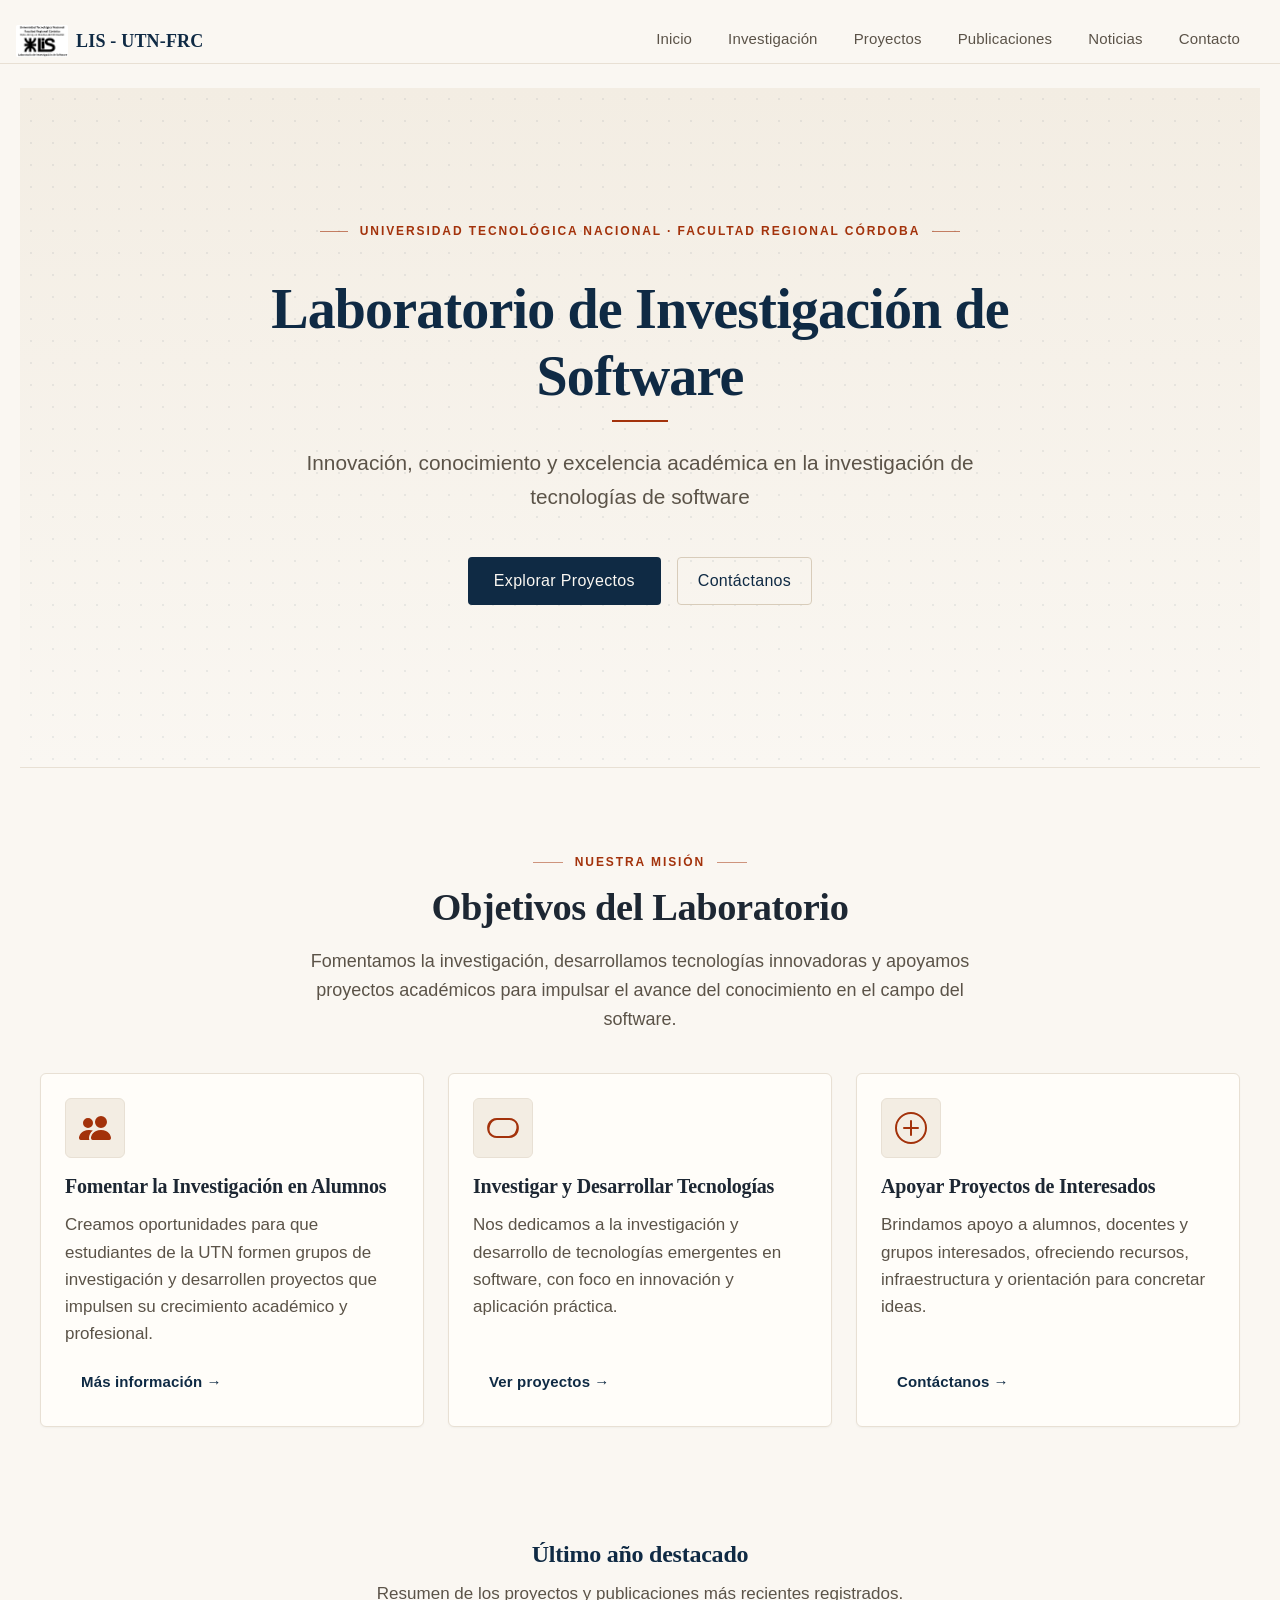
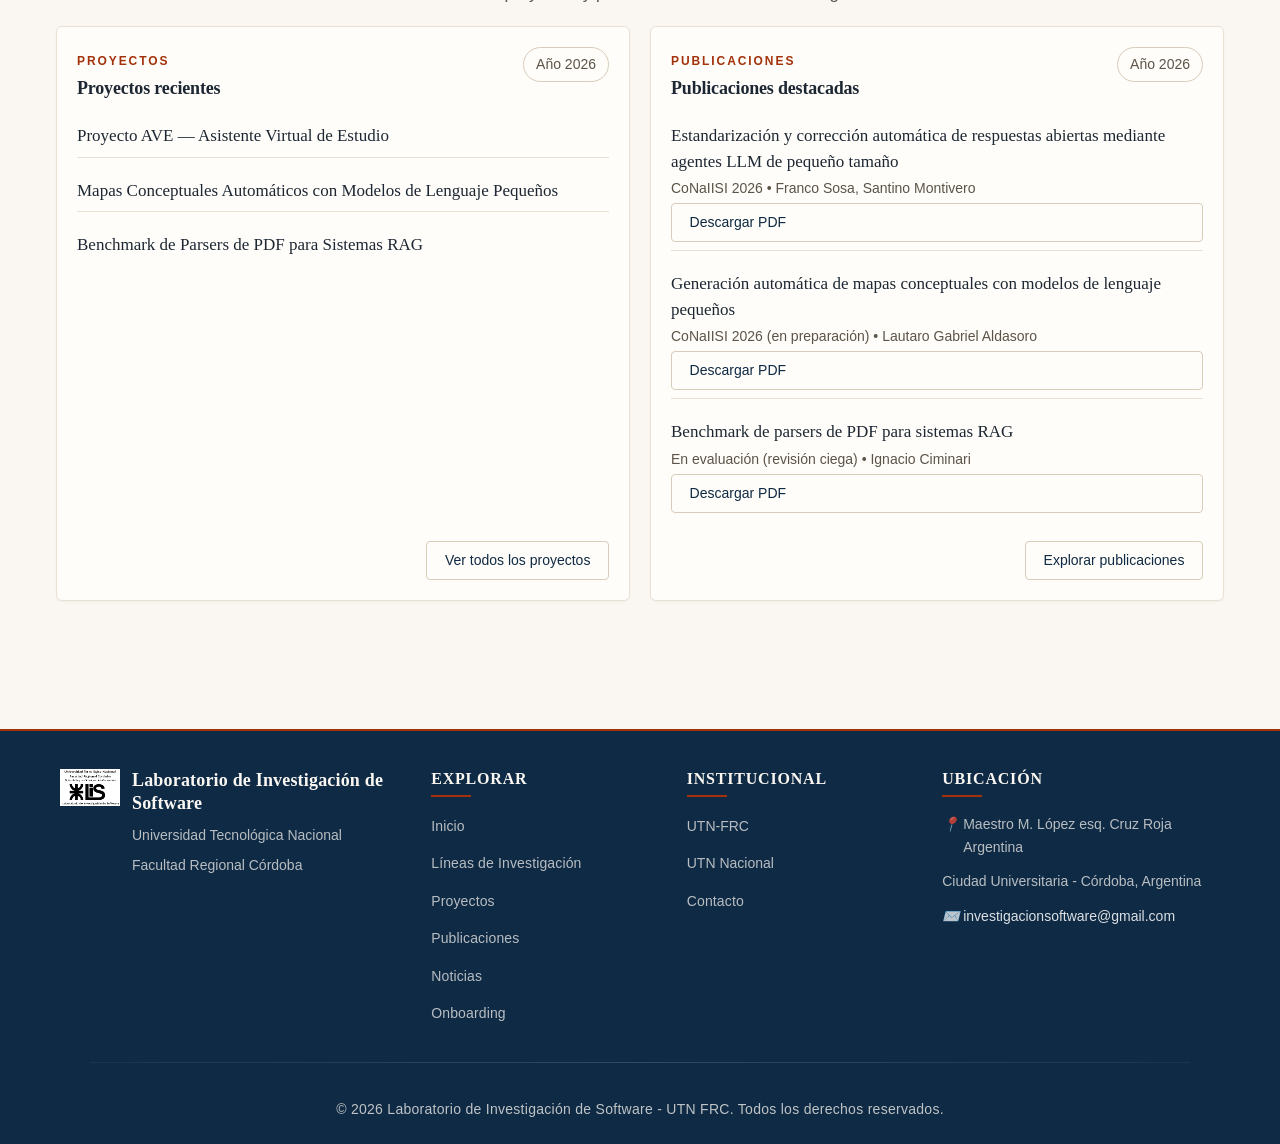
==== commit 5b6072aa: "Rediseño editorial del sitio, sección Noticias y buscador de proyectos Estética - Nuevo tema css/the" ====
--- a/index.html
+++ b/index.html
@@ -21,7 +21,7 @@
   <meta name="twitter:card" content="summary">
 
   <!-- Content Security Policy to mitigate XSS -->
-  <meta http-equiv="Content-Security-Policy" content="default-src 'self'; script-src 'self'; style-src 'self' 'unsafe-inline'; img-src 'self' data: https:; font-src 'self' https:; connect-src 'self' https:;">
+  <meta http-equiv="Content-Security-Policy" content="default-src 'self'; script-src 'self'; style-src 'self' 'unsafe-inline' https://fonts.googleapis.com; img-src 'self' data: https:; font-src 'self' https:; connect-src 'self' https:;">
 
   <!-- CSS -->
   <link rel="stylesheet" href="./css/base.css">
@@ -34,6 +34,7 @@
   <link rel="stylesheet" href="./css/contactos.css">
   <link rel="stylesheet" href="./css/onboarding.css">
   <link rel="stylesheet" href="./css/utilities.css">
+  <link rel="stylesheet" href="./css/theme-editorial.css">
 
   <link rel="icon" href="./favicon.ico" sizes="any">
 </head>
@@ -62,6 +63,7 @@
                     <li><a href="#investigacion" class="nav-link" data-page="investigacion">Investigación</a></li>
                     <li><a href="#proyectos" class="nav-link" data-page="proyectos">Proyectos</a></li>
                     <li><a href="#publicaciones" class="nav-link" data-page="publicaciones">Publicaciones</a></li>
+                    <li><a href="#noticias" class="nav-link" data-page="noticias">Noticias</a></li>
                     <li><a href="#contactos" class="nav-link" data-page="contactos">Contacto</a></li>
                 </ul>
             </div>
@@ -100,6 +102,7 @@
                         <li><a href="#investigacion" class="nav-link" data-page="investigacion">Líneas de Investigación</a></li>
                         <li><a href="#proyectos" class="nav-link" data-page="proyectos">Proyectos</a></li>
                         <li><a href="#publicaciones" class="nav-link" data-page="publicaciones">Publicaciones</a></li>
+                        <li><a href="#noticias" class="nav-link" data-page="noticias">Noticias</a></li>
                         <li><a href="#onboarding" class="nav-link" data-page="onboarding">Onboarding</a></li>
                     </ul>
                 </div>
@@ -126,7 +129,7 @@
             <div class="footer-separator"></div>
 
             <div class="footer-bottom">
-                <p>&copy; 2025 Laboratorio de Investigación de Software - UTN FRC. Todos los derechos reservados.</p>
+                <p>&copy; 2026 Laboratorio de Investigación de Software - UTN FRC. Todos los derechos reservados.</p>
             </div>
         </div>
     </footer>
--- a/css/base.css
+++ b/css/base.css
@@ -199,7 +199,7 @@
 
 a:hover {
     color: var(--primary-hover);
-    text-decoration: underline;
+    text-decoration: none;
 }
 
 /* Lists */
--- a/css/investigacion.css
+++ b/css/investigacion.css
@@ -120,23 +120,27 @@
   color: var(--text-secondary); margin: 0 0 var(--spacing-sm);
 }
 .research-group-projects__list {
-  list-style: none; margin: 0; padding: 0;
-  display: grid; grid-template-columns: repeat(auto-fit, minmax(220px, 1fr));
-  gap: .3rem .75rem;
-  max-height: 260px; overflow-y: auto;
+  list-style: none; margin: 0; padding: .3rem .3rem .3rem 0;
+  display: flex; flex-wrap: wrap; gap: .55rem;
+  max-height: 280px; overflow-y: auto;
 }
 .research-group-projects__list a {
-  display: block;
-  color: var(--text-secondary);
+  display: inline-flex; align-items: center;
+  color: var(--primary-color);
+  background: rgba(17,34,64,.05);
+  border: 1px solid rgba(17,34,64,.08);
   text-decoration: none;
-  font-size: .9rem;
-  padding: .2rem 0;
-  border-bottom: 1px dotted transparent;
-  transition: color var(--transition-fast), border-color var(--transition-fast);
+  font-size: .85rem; font-weight: 500;
+  line-height: 1.3;
+  padding: .4rem .9rem;
+  border-radius: var(--border-radius-full);
+  transition: background var(--transition-fast), color var(--transition-fast), border-color var(--transition-fast), transform var(--transition-fast);
 }
 .research-group-projects__list a:hover {
-  color: var(--primary-color);
-  border-bottom-color: var(--primary-color);
+  color: var(--text-inverse);
+  background: var(--primary-color);
+  border-color: var(--primary-color);
+  transform: translateY(-1px);
 }
 
 /* ===== Methodology ===== */
@@ -147,8 +151,12 @@
   border-radius: var(--border-radius-xl);
 }
 .methodology-content {
-  display: grid; grid-template-columns: 2fr 1fr; gap: var(--spacing-3xl); align-items: center;
-}
+  display: grid; grid-template-columns: 1fr; gap: var(--spacing-3xl); align-items: center;
+}
+.methodology-content:has(.methodology-image img) {
+  grid-template-columns: 2fr 1fr;
+}
+.methodology-image:not(:has(img)) { display: none; }
 .methodology-text h3 {
   color: var(--text-primary);
   margin: 0 0 var(--spacing-lg);
@@ -230,6 +238,7 @@
   display: flex; flex-wrap: wrap; gap: var(--spacing-md);
   font-size: .85rem; color: var(--text-secondary);
   border-top: 1px solid rgba(0,0,0,.06); padding-top: var(--spacing-sm);
+  margin-top: auto;
 }
 .project-repos { display: flex; flex-wrap: wrap; gap: var(--spacing-sm); margin-top: var(--spacing-sm); }
 .project-repo-link {
@@ -240,6 +249,14 @@
   transition: background var(--transition-fast);
 }
 .project-repo-link:hover { background: var(--primary-color); }
+.project-paper-link {
+  display: inline-flex; align-items: center; gap: .3rem;
+  background: rgba(182,147,44,.18); color: #8a6d1f;
+  padding: .3rem .85rem; border-radius: var(--border-radius-full);
+  font-size: .8rem; font-weight: 500; text-decoration: none;
+  transition: background var(--transition-fast), color var(--transition-fast);
+}
+.project-paper-link:hover { background: #8a6d1f; color: #fff; }
 
 /* ===== Recent Publications ===== */
 .recent-publications-section { margin-bottom: var(--spacing-6xl); }
--- a/css/proyectos.css
+++ b/css/proyectos.css
@@ -124,18 +124,34 @@
     margin: 0;
     padding: 0;
     display: flex;
-    flex-direction: column;
-    gap: var(--spacing-xs);
+    flex-wrap: wrap;
+    gap: var(--spacing-sm);
 }
 
 .project-links a {
+    display: inline-flex;
+    align-items: center;
+    gap: .35rem;
     color: var(--primary-color);
+    background: rgba(17, 34, 64, .06);
+    border: 1px solid rgba(17, 34, 64, .08);
     font-weight: var(--font-weight-medium);
+    font-size: .85rem;
     text-decoration: none;
+    padding: .35rem .85rem;
+    border-radius: var(--border-radius-full);
+    transition: background var(--transition-fast), color var(--transition-fast), border-color var(--transition-fast);
+}
+
+.project-links a::before {
+    content: '🔗';
+    font-size: .8em;
 }
 
 .project-links a:hover {
-    text-decoration: underline;
+    background: var(--primary-color);
+    color: var(--text-inverse);
+    border-color: var(--primary-color);
 }
 
 /* Project card footer */
@@ -168,6 +184,19 @@
 .publication-item:hover {
     background: var(--primary-light);
     border-left-color: var(--primary-color);
+}
+
+.publication-item-link {
+    display: inline-flex;
+    align-items: center;
+    gap: 0.4rem;
+    color: var(--primary-color);
+    font-weight: var(--font-weight-medium);
+    text-decoration: none;
+}
+
+.publication-item-link:hover {
+    text-decoration: underline;
 }
 
 /* Responsive design - consistent breakpoints */
--- a/css/publicaciones.css
+++ b/css/publicaciones.css
@@ -34,7 +34,8 @@
     font-size: var(--font-size-sm);
 }
 
-.filter-tab:hover {
+.filter-tab:hover,
+.filter-tab.active {
     background: var(--primary-color);
     color: var(--text-inverse);
     transform: translateY(-2px);
@@ -43,66 +44,132 @@
 
 .publications-list {
     margin-bottom: 3rem;
+    display: flex;
+    flex-direction: column;
+    gap: var(--spacing-lg);
 }
 
+/* Card container (the module renders a trailing <br> after each item,
+   which we hide since spacing now comes from the flex `gap` above) */
+.publication-item {
+    background: var(--bg-white);
+    border: 1px solid rgba(17, 34, 64, 0.08);
+    border-radius: var(--border-radius-xl);
+    box-shadow: var(--shadow-sm);
+    padding: var(--spacing-xl);
+    transition: transform var(--transition-normal), box-shadow var(--transition-normal), border-color var(--transition-normal);
+}
+.publications-list > br { display: none; }
+
 .publication-item:hover {
-    box-shadow: 0 4px 12px rgba(0,0,0,0.15);
-    transform: translateY(-2px);
+    box-shadow: 0 12px 30px rgba(15, 23, 42, 0.12);
+    transform: translateY(-3px);
+    border-color: rgba(17, 34, 64, 0.16);
 }
 
+.publication-header {
+    display: flex;
+    align-items: center;
+    gap: var(--spacing-sm);
+    margin-bottom: var(--spacing-sm);
+}
+
+.publication-item h3 {
+    font-size: var(--font-size-lg);
+    color: var(--text-primary);
+    margin: 0 0 var(--spacing-sm);
+    line-height: var(--line-height-tight);
+}
 
 .publication-type {
     padding: 0.25rem 0.75rem;
     border-radius: 20px;
-    font-size: 0.8rem;
-    font-weight: 600;
+    font-size: 0.75rem;
+    font-weight: 700;
+    letter-spacing: 0.03em;
     text-transform: uppercase;
+    background: rgba(17, 34, 64, 0.08);
+    color: var(--primary-color);
 }
+.publication-type.type-paper { background: rgba(17, 34, 64, 0.92); color: #fff; }
+.publication-type.type-project { background: rgba(182, 147, 44, 0.18); color: #8a6d1f; }
+.publication-type.type-legacy { background: rgba(100, 116, 139, 0.15); color: #475569; }
 
 .publication-year {
-    background: #f8f9fa;
-    color: #6c757d;
-    padding: 0.25rem 0.5rem;
+    background: rgba(17, 34, 64, 0.06);
+    color: var(--text-secondary);
+    padding: 0.25rem 0.6rem;
     border-radius: 6px;
     font-size: 0.8rem;
     font-weight: 600;
 }
 
+.publication-meta {
+    color: var(--text-secondary);
+    font-size: 0.9rem;
+    margin: 0 0 var(--spacing-sm);
+}
+.publication-meta strong { color: var(--text-primary); font-weight: 600; }
+
 .publication-authors {
-    color: #6c757d;
+    color: var(--text-secondary);
     font-style: italic;
     margin-bottom: 0.5rem;
     font-size: 0.9rem;
 }
 
 .publication-venue {
-    color: #495057;
+    color: var(--text-secondary);
     font-weight: 500;
-    margin-bottom: 1rem;
+    margin-bottom: var(--spacing-md);
+}
+
+.publication-body {
+    color: var(--text-secondary);
+    line-height: var(--line-height-relaxed);
+    margin: 0 0 var(--spacing-md);
+}
+
+.publication-images {
+    display: flex;
+    flex-wrap: wrap;
+    gap: var(--spacing-sm);
+    margin-bottom: var(--spacing-md);
+}
+.publication-images img {
+    max-width: 200px;
+    border-radius: var(--border-radius-md);
+    box-shadow: var(--shadow-sm);
 }
 
 .publication-links {
     display: flex;
-    gap: 1rem;
+    gap: var(--spacing-sm);
+    flex-wrap: wrap;
+    border-top: 1px solid rgba(17, 34, 64, 0.06);
+    padding-top: var(--spacing-md);
+    margin-top: var(--spacing-sm);
 }
 
 .pub-link {
-    color: #007bff;
+    color: var(--primary-color);
+    background: rgba(17, 34, 64, 0.06);
     text-decoration: none;
-    font-size: 0.9rem;
-    font-weight: 500;
-    display: flex;
+    font-size: 0.85rem;
+    font-weight: 600;
+    display: inline-flex;
     align-items: center;
-    gap: 0.25rem;
-    transition: color 0.3s ease;
+    gap: 0.4rem;
+    padding: 0.4rem 0.9rem;
+    border-radius: var(--border-radius-full);
+    transition: background var(--transition-fast), color var(--transition-fast), transform var(--transition-fast);
 }
 
 .pub-link:hover {
-    color: #0056b3;
-    text-decoration: underline;
+    background: var(--primary-color);
+    color: var(--text-inverse);
+    transform: translateY(-1px);
 }
-
-
 
 /* Responsive Design */
 @media (max-width: 768px) {
@@ -114,11 +181,13 @@
         padding: 0.4rem 0.8rem;
         font-size: 0.9rem;
     }
+
+    .publication-item { padding: var(--spacing-lg); }
 }
 
 @media (max-width: 480px) {
     .publication-links {
         flex-direction: column;
-        gap: 0.5rem;
+        align-items: flex-start;
     }
 }
--- a/css/theme-editorial.css
+++ b/css/theme-editorial.css
@@ -0,0 +1,974 @@
+/* ============================================
+    LIS - Editorial Theme (theme-editorial.css)
+    Warm, academic editorial look layered on top of the base styles:
+    - Cream paper palette, ink blue and terracotta accents
+    - Fraunces (headings) + Source Sans 3 (body)
+    - Light hero, cream navbar, refined cards and footer
+    Loaded last so it overrides earlier stylesheets.
+    ============================================ */
+
+@import url('https://fonts.googleapis.com/css2?family=Fraunces:ital,opsz,wght@0,9..144,400..700;1,9..144,400..600&family=Source+Sans+3:wght@400;500;600;700&display=swap');
+
+/* ===== Tokens ===== */
+:root {
+    --primary-color: #0F2A44;
+    --primary-hover: #1B3F63;
+    --primary-light: #EAE3D6;
+    --color-primary-600: #0A1F33;
+    --secondary-color: #4F3222;
+    --accent-color: #A3320B;
+    --accent-hover: #BD3D11;
+
+    --paper: #FAF7F2;
+    --paper-deep: #F3EDE3;
+    --ivory: #FFFDF9;
+    --rule: #E8E0D4;
+    --rule-strong: #D8CCBA;
+
+    --text-primary: #1D2733;
+    --text-secondary: #5B5348;
+    --text-muted: #8A8073;
+
+    --bg-white: var(--ivory);
+    --bg-light: var(--paper);
+    --bg-gray: var(--paper-deep);
+    --border-color: var(--rule);
+    --border-light: var(--rule);
+    --border-dark: var(--rule-strong);
+
+    --font-serif: 'Fraunces', Georgia, 'Times New Roman', serif;
+    --font-family-heading: var(--font-serif);
+    --font-family-sans: 'Source Sans 3', -apple-system, BlinkMacSystemFont, 'Segoe UI', Roboto, sans-serif;
+
+    --card-radius: 6px;
+    --card-shadow: 0 1px 2px rgba(29, 39, 51, 0.04);
+    --card-shadow-hover: 0 12px 28px -12px rgba(15, 42, 68, 0.18);
+}
+
+/* ===== Base ===== */
+body {
+    font-family: var(--font-family-sans);
+    font-size: 1.0625rem;
+    background: var(--paper);
+    color: var(--text-primary);
+}
+
+h1, h2, h3, h4, h5, h6 {
+    font-family: var(--font-serif);
+    font-weight: 600;
+    color: var(--primary-color);
+    letter-spacing: -0.01em;
+    font-optical-sizing: auto;
+    font-variant-numeric: lining-nums;
+}
+
+a:hover { color: var(--accent-color); }
+
+::selection { background: rgba(163, 50, 11, 0.16); }
+
+#main-content { background: var(--paper); }
+
+#content-container {
+    background: transparent;
+    box-shadow: none;
+    border: 0;
+    border-radius: 0;
+}
+
+/* ===== Header ===== */
+.header {
+    background: rgba(250, 247, 242, 0.92);
+    border-bottom: 1px solid var(--rule);
+}
+
+.header.scrolled {
+    background: rgba(250, 247, 242, 0.97);
+    box-shadow: 0 6px 24px -16px rgba(15, 42, 68, 0.35);
+}
+
+.nav { color: var(--primary-color); }
+
+.nav-logo {
+    color: var(--primary-color);
+    font-family: var(--font-serif);
+    font-weight: 600;
+    letter-spacing: 0.01em;
+}
+
+.nav-menu {
+    background: transparent;
+    box-shadow: none;
+    gap: var(--spacing-xs);
+}
+
+.nav-link {
+    color: var(--text-secondary);
+    font-weight: 500;
+}
+
+.nav-link::after {
+    background: var(--accent-color);
+    bottom: 2px;
+    height: 1.5px;
+}
+
+.nav-link:hover {
+    color: var(--primary-color);
+    background: transparent;
+    transform: none;
+}
+
+.nav-link.active {
+    color: var(--primary-color);
+    background: transparent;
+    box-shadow: none;
+    font-weight: 600;
+}
+
+.mobile-menu-toggle:hover { background: rgba(15, 42, 68, 0.06); }
+.mobile-menu-toggle span { background: var(--primary-color); }
+
+/* ===== Buttons ===== */
+.btn {
+    border-radius: 4px;
+    letter-spacing: 0.02em;
+}
+
+.btn::before { display: none; }
+
+.btn-primary {
+    background: var(--primary-color);
+    color: var(--paper);
+    box-shadow: none;
+}
+
+.btn-primary.nav-link { color: var(--paper); }
+.btn.nav-link::after { display: none; }
+
+.btn-primary:hover {
+    background: var(--primary-hover);
+    color: var(--paper);
+    transform: translateY(-1px);
+    box-shadow: 0 10px 20px -12px rgba(15, 42, 68, 0.6);
+}
+
+.btn-outline-light {
+    color: var(--primary-color);
+    border: 1px solid var(--rule-strong);
+    background: transparent;
+    backdrop-filter: none;
+    -webkit-backdrop-filter: none;
+}
+
+.btn-outline-light:hover {
+    color: var(--accent-color);
+    border-color: var(--accent-color);
+    background: transparent;
+    box-shadow: none;
+    transform: translateY(-1px);
+}
+
+/* ===== Hero (all pages) ===== */
+.hero-section {
+    background:
+        radial-gradient(rgba(15, 42, 68, 0.07) 1px, transparent 1px) 0 0 / 22px 22px,
+        linear-gradient(180deg, var(--paper-deep) 0%, var(--paper) 100%);
+    color: var(--text-primary);
+    box-shadow: none;
+    border-bottom: 1px solid var(--rule);
+}
+
+.hero-section::before { display: none; }
+
+/* Inner pages: compact title band; only the home hero stays tall */
+.hero-section:not(:has(.hero-content)) {
+    min-height: 0;
+    padding: var(--spacing-6xl) var(--spacing-xl) var(--spacing-5xl);
+}
+
+.hero-section h1 {
+    font-family: var(--font-serif);
+    color: var(--primary-color);
+    background: none;
+    -webkit-text-fill-color: currentColor;
+    letter-spacing: -0.015em;
+    font-weight: 600;
+}
+
+.hero-section h1::after {
+    background: var(--accent-color);
+    width: 56px;
+    height: 2px;
+}
+
+.hero-subtitle,
+.hero-description {
+    color: var(--text-secondary);
+    opacity: 1;
+    font-weight: 400;
+}
+
+/* Keyword row under inner-page hero descriptions */
+.hero-topics {
+    display: flex;
+    flex-wrap: wrap;
+    justify-content: center;
+    gap: var(--spacing-xs) 0;
+    list-style: none;
+    padding: 0;
+    margin: var(--spacing-2xl) 0 0;
+}
+
+.hero-topics li {
+    margin: 0;
+    font-size: var(--font-size-xs);
+    font-weight: 600;
+    letter-spacing: 0.16em;
+    text-transform: uppercase;
+    color: var(--accent-color);
+}
+
+.hero-topics li + li::before {
+    content: '·';
+    margin: 0 var(--spacing-md);
+    color: var(--rule-strong);
+}
+
+/* Home hero */
+.hero-background {
+    background: radial-gradient(ellipse at 50% 0%, rgba(163, 50, 11, 0.07) 0%, rgba(163, 50, 11, 0) 60%);
+    opacity: 1;
+}
+
+.hero-badge {
+    color: var(--accent-color);
+    background: transparent;
+    border: 0;
+    backdrop-filter: none;
+    font-size: var(--font-size-xs);
+    font-weight: 600;
+    letter-spacing: 0.16em;
+    text-transform: uppercase;
+}
+
+.hero-badge::before,
+.hero-badge::after {
+    content: '';
+    display: inline-block;
+    width: 28px;
+    height: 1px;
+    background: currentColor;
+    opacity: 0.6;
+    vertical-align: middle;
+    margin: 0 var(--spacing-md);
+}
+
+.hero-content .hero-description { font-size: clamp(1.125rem, 2vw, 1.3rem); }
+
+/* Contact hero (own markup) */
+.contactos-hero {
+    background:
+        radial-gradient(rgba(15, 42, 68, 0.07) 1px, transparent 1px) 0 0 / 22px 22px,
+        linear-gradient(180deg, var(--paper-deep) 0%, var(--paper) 100%);
+    border-bottom: 1px solid var(--rule);
+}
+
+.contactos-hero h1 { color: var(--primary-color); font-weight: 600; }
+
+/* ===== Section headers ===== */
+.section-kicker,
+.home-latest-kicker {
+    color: var(--accent-color);
+    letter-spacing: 0.16em;
+    font-size: var(--font-size-xs);
+}
+
+.section-kicker::before,
+.section-kicker::after { background-color: var(--accent-color); }
+
+.section-header h2 { font-size: clamp(1.875rem, 3.2vw, 2.4rem); }
+
+.mission-section,
+.home-latest { background: transparent; }
+
+/* ===== Cards ===== */
+.research-area,
+.home-latest-card,
+.research-area-card,
+.research-group-card,
+.contact-info {
+    background: var(--ivory);
+    border: 1px solid var(--rule);
+    border-radius: var(--card-radius);
+    box-shadow: var(--card-shadow);
+    position: relative;
+    overflow: hidden;
+}
+
+.research-area::before,
+.home-latest-card::before,
+.research-area-card::before,
+.research-group-card::before {
+    content: '';
+    position: absolute;
+    inset: 0 0 auto 0;
+    height: 2px;
+    background: var(--accent-color);
+    transform: scaleX(0);
+    transform-origin: left;
+    transition: transform var(--transition-normal);
+}
+
+.research-area:hover,
+.home-latest-card:hover,
+.research-area-card:hover,
+.research-group-card:hover {
+    transform: translateY(-3px);
+    box-shadow: var(--card-shadow-hover);
+    border-color: var(--rule-strong);
+}
+
+.research-area:hover::before,
+.home-latest-card:hover::before,
+.research-area-card:hover::before,
+.research-group-card:hover::before { transform: scaleX(1); }
+
+.research-icon {
+    background: var(--paper-deep);
+    color: var(--accent-color);
+    border-radius: var(--card-radius);
+    border: 1px solid var(--rule);
+    box-shadow: none;
+}
+
+.research-icon svg { fill: currentColor; }
+
+.research-link { color: var(--primary-color); font-weight: 600; }
+.research-link:hover { color: var(--accent-color); }
+
+.home-latest-year {
+    background: transparent;
+    border: 1px solid var(--rule-strong);
+    color: var(--text-secondary);
+}
+
+.home-latest-list li {
+    background: transparent;
+    border: 0;
+    border-bottom: 1px solid var(--rule);
+    border-radius: 0;
+    padding-left: 0;
+    padding-right: 0;
+}
+
+.home-latest-list li:last-child { border-bottom: 0; }
+
+.home-latest-item-title { font-family: var(--font-serif); font-weight: 500; }
+
+.home-latest-link {
+    background: transparent;
+    border: 1px solid var(--rule-strong);
+    border-radius: 4px;
+    color: var(--primary-color);
+}
+
+.home-latest-link:hover {
+    border-color: var(--accent-color);
+    color: var(--accent-color);
+}
+
+/* ===== Year selects (Publicaciones / Proyectos) ===== */
+.year-filter {
+    display: flex;
+    align-items: center;
+    justify-content: center;
+    gap: var(--spacing-md);
+}
+
+.projects-filters {
+    padding: var(--spacing-xl) 0;
+    border-bottom: 1px solid var(--rule);
+    margin-bottom: var(--spacing-2xl);
+}
+
+.projects-toolbar {
+    display: flex;
+    flex-wrap: wrap;
+    align-items: center;
+    justify-content: center;
+    gap: var(--spacing-lg) var(--spacing-3xl);
+}
+
+.search-filter {
+    display: flex;
+    align-items: center;
+    gap: var(--spacing-md);
+}
+
+.search-filter label {
+    font-size: var(--font-size-xs);
+    font-weight: 600;
+    letter-spacing: 0.16em;
+    text-transform: uppercase;
+    color: var(--accent-color);
+}
+
+.search-filter input {
+    width: 300px;
+    max-width: 100%;
+    padding: 0.55rem 1.1rem 0.55rem 2.5rem;
+    font-family: var(--font-family-sans);
+    font-size: 1rem;
+    font-weight: 500;
+    color: var(--primary-color);
+    background:
+        url('data:image/svg+xml,<svg xmlns="http://www.w3.org/2000/svg" width="16" height="16" viewBox="0 0 16 16"><circle cx="7" cy="7" r="5.2" fill="none" stroke="%23A3320B" stroke-width="1.6"/><path d="m11 11 3.5 3.5" stroke="%23A3320B" stroke-width="1.6" stroke-linecap="round"/></svg>') no-repeat 1rem center,
+        var(--ivory);
+    border: 1px solid var(--rule-strong);
+    border-radius: var(--border-radius-full);
+    box-shadow: var(--card-shadow);
+    transition: border-color var(--transition-fast), box-shadow var(--transition-fast);
+}
+
+.search-filter input::placeholder { color: var(--text-muted); font-weight: 400; }
+
+.search-filter input:hover {
+    border-color: var(--primary-color);
+    box-shadow: var(--card-shadow-hover);
+}
+
+.search-filter input:focus-visible {
+    outline: none;
+    border-color: var(--primary-color);
+    box-shadow: 0 0 0 3px rgba(163, 50, 11, 0.18);
+}
+
+.project-card-year {
+    display: inline-block;
+    margin-bottom: var(--spacing-xs);
+    font-size: var(--font-size-xs);
+    font-weight: 600;
+    letter-spacing: 0.16em;
+    color: var(--accent-color);
+    font-variant-numeric: lining-nums tabular-nums;
+}
+
+@media (max-width: 480px) {
+    .search-filter { width: 100%; justify-content: center; }
+    .search-filter input { flex: 1; width: auto; }
+}
+
+/* UI controls use the sans face with even, lining numerals */
+.filter-tab,
+.year-filter select,
+.select-container select,
+.home-latest-year {
+    font-family: var(--font-family-sans);
+    font-style: normal;
+    font-variant-numeric: lining-nums tabular-nums;
+}
+
+.year-filter label {
+    font-size: var(--font-size-xs);
+    font-weight: 600;
+    letter-spacing: 0.16em;
+    text-transform: uppercase;
+    color: var(--accent-color);
+}
+
+.year-filter select,
+.select-container select {
+    appearance: none;
+    -webkit-appearance: none;
+    -moz-appearance: none;
+    min-width: 160px;
+    padding: 0.55rem 2.6rem 0.55rem 1.1rem;
+    font-size: 1rem;
+    font-weight: 600;
+    color: var(--primary-color);
+    background:
+        url('data:image/svg+xml,<svg xmlns="http://www.w3.org/2000/svg" width="12" height="8" viewBox="0 0 12 8"><path d="M1 1.5 6 6.5l5-5" fill="none" stroke="%23A3320B" stroke-width="1.6" stroke-linecap="round" stroke-linejoin="round"/></svg>') no-repeat right 1rem center,
+        var(--ivory);
+    border: 1px solid var(--rule-strong);
+    border-radius: var(--border-radius-full);
+    box-shadow: var(--card-shadow);
+    cursor: pointer;
+    transition: border-color var(--transition-fast), box-shadow var(--transition-fast);
+}
+
+.year-filter select:hover,
+.select-container select:hover {
+    border-color: var(--primary-color);
+    box-shadow: var(--card-shadow-hover);
+}
+
+.year-filter select:focus-visible,
+.select-container select:focus-visible {
+    outline: none;
+    border-color: var(--primary-color);
+    box-shadow: 0 0 0 3px rgba(163, 50, 11, 0.18);
+}
+
+.select-container .select-arrow { display: none; }
+
+/* ===== Call to action (Presentación de proyectos) ===== */
+.cta-section {
+    margin-top: var(--spacing-6xl);
+    margin-bottom: var(--spacing-6xl);
+}
+
+.cta-panel {
+    position: relative;
+    overflow: hidden;
+    max-width: 860px;
+    margin: 0 auto;
+    padding: var(--spacing-6xl) var(--spacing-3xl);
+    text-align: center;
+    background:
+        radial-gradient(rgba(250, 247, 242, 0.07) 1px, transparent 1px) 0 0 / 22px 22px,
+        var(--primary-color);
+    border-radius: var(--card-radius);
+    box-shadow: 0 24px 48px -24px rgba(15, 42, 68, 0.55);
+}
+
+.cta-panel::before {
+    content: '';
+    position: absolute;
+    inset: 0 0 auto 0;
+    height: 3px;
+    background: var(--accent-color);
+}
+
+.cta-kicker {
+    margin-bottom: var(--spacing-md);
+    font-size: var(--font-size-xs);
+    font-weight: 600;
+    letter-spacing: 0.16em;
+    text-transform: uppercase;
+    color: #E8A27F;
+}
+
+.cta-panel h2 {
+    color: var(--paper);
+    font-size: clamp(1.75rem, 3.5vw, 2.4rem);
+    margin-bottom: var(--spacing-lg);
+}
+
+.cta-panel p:not(.cta-kicker) {
+    color: rgba(250, 247, 242, 0.78);
+    font-size: var(--font-size-lg);
+    max-width: 520px;
+    margin: 0 auto var(--spacing-2xl);
+}
+
+.cta-panel .cta-button {
+    display: inline-flex;
+    width: auto;
+    padding: var(--spacing-md) var(--spacing-3xl);
+    background: var(--paper);
+    color: var(--primary-color);
+    font-weight: 600;
+    border: 0;
+}
+
+.cta-panel .cta-button::after { display: none; }
+
+.cta-panel .cta-button:hover {
+    background: #fff;
+    color: var(--accent-color);
+    transform: translateY(-1px);
+}
+
+/* Secondary link (to Onboarding): same look as the kicker; strips .nav-link's navbar styles */
+.cta-panel .cta-secondary {
+    display: table;
+    width: fit-content;
+    text-align: center;
+    margin: var(--spacing-2xl) auto 0;
+    padding: 0 0 3px;
+    background: transparent;
+    border: 0;
+    border-bottom: 1px solid rgba(232, 162, 127, 0.4);
+    border-radius: 0;
+    color: #E8A27F;
+    font-size: var(--font-size-xs);
+    transform: none;
+    transition: color var(--transition-fast), border-color var(--transition-fast);
+}
+
+.cta-panel .cta-secondary::after { display: none; }
+
+.cta-panel .cta-secondary:hover,
+.cta-panel .cta-secondary:focus-visible {
+    color: var(--paper);
+    background: transparent;
+    border-bottom-color: var(--paper);
+    padding: 0 0 3px;
+    outline: none;
+}
+
+@media (max-width: 600px) {
+    .cta-section { margin-top: var(--spacing-5xl); margin-bottom: var(--spacing-5xl); }
+    .cta-panel { padding: var(--spacing-5xl) var(--spacing-xl); }
+}
+
+/* ===== News (Noticias) ===== */
+.news-filters {
+    padding: var(--spacing-xl) 0;
+    border-bottom: 1px solid var(--rule);
+    margin-bottom: var(--spacing-2xl);
+    background: transparent;
+    border-radius: 0;
+    box-shadow: none;
+}
+
+.news-filters .filter-tabs { margin-bottom: 0; }
+.filter-tabs[hidden] { display: none; }
+.news-filters:has(.filter-tabs[hidden]) { display: none; }
+
+.news-list {
+    display: flex;
+    flex-direction: column;
+    gap: var(--spacing-xl);
+    max-width: 860px;
+    margin: 0 auto var(--spacing-5xl);
+}
+
+.news-card {
+    display: grid;
+    grid-template-columns: 1fr;
+    gap: var(--spacing-xl);
+    padding: var(--spacing-2xl);
+    background: var(--ivory);
+    border: 1px solid var(--rule);
+    border-radius: var(--card-radius);
+    box-shadow: var(--card-shadow);
+    position: relative;
+    overflow: hidden;
+    transition: transform var(--transition-normal), box-shadow var(--transition-normal), border-color var(--transition-normal);
+}
+
+.news-card::before {
+    content: '';
+    position: absolute;
+    inset: 0 0 auto 0;
+    height: 2px;
+    background: var(--accent-color);
+    transform: scaleX(0);
+    transform-origin: left;
+    transition: transform var(--transition-normal);
+}
+
+.news-card:hover {
+    transform: translateY(-3px);
+    box-shadow: var(--card-shadow-hover);
+    border-color: var(--rule-strong);
+}
+
+.news-card:hover::before { transform: scaleX(1); }
+
+.news-card--with-image { grid-template-columns: 160px 1fr; }
+
+.news-card__image {
+    width: 160px;
+    height: 120px;
+    object-fit: contain;
+    background: var(--paper-deep);
+    border: 1px solid var(--rule);
+    border-radius: var(--card-radius);
+    padding: var(--spacing-sm);
+}
+
+.news-card__meta {
+    display: flex;
+    flex-wrap: wrap;
+    align-items: center;
+    gap: var(--spacing-md);
+    margin-bottom: var(--spacing-sm);
+    font-size: var(--font-size-xs);
+    font-weight: 600;
+    letter-spacing: 0.16em;
+    text-transform: uppercase;
+    color: var(--accent-color);
+    font-variant-numeric: lining-nums;
+}
+
+.news-card__category {
+    padding: 0.15rem 0.6rem;
+    border: 1px solid var(--rule-strong);
+    border-radius: var(--border-radius-full);
+    color: var(--text-secondary);
+    letter-spacing: 0.08em;
+}
+
+.news-card__title {
+    font-size: clamp(1.25rem, 2.2vw, 1.5rem);
+    margin-bottom: var(--spacing-md);
+}
+
+.news-card__excerpt {
+    margin-bottom: var(--spacing-md);
+    line-height: 1.65;
+}
+
+.news-card__links {
+    display: flex;
+    flex-wrap: wrap;
+    gap: var(--spacing-sm) var(--spacing-xl);
+    list-style: none;
+    padding: 0;
+    margin: 0;
+}
+
+.news-card__links li { margin: 0; }
+
+.news-card__links a {
+    font-weight: 600;
+    font-size: var(--font-size-sm);
+    color: var(--primary-color);
+}
+
+.news-card__links a:hover { color: var(--accent-color); }
+
+/* Gallery */
+.news-gallery {
+    padding-top: var(--spacing-5xl);
+    margin-bottom: var(--spacing-6xl);
+    border-top: 1px solid var(--rule);
+}
+
+.news-gallery[hidden] { display: none; }
+
+.gallery-grid {
+    display: grid;
+    grid-template-columns: repeat(auto-fill, minmax(240px, 1fr));
+    gap: var(--spacing-xl);
+}
+
+.gallery-item { margin: 0; }
+
+.gallery-item__button {
+    display: block;
+    width: 100%;
+    aspect-ratio: 4 / 3;
+    padding: 0;
+    border: 1px solid var(--rule);
+    border-radius: var(--card-radius);
+    overflow: hidden;
+    background: var(--paper-deep);
+    cursor: zoom-in;
+    box-shadow: var(--card-shadow);
+    transition: box-shadow var(--transition-normal), border-color var(--transition-normal);
+}
+
+.gallery-item__button img {
+    width: 100%;
+    height: 100%;
+    object-fit: cover;
+    transition: transform var(--transition-slow);
+}
+
+.gallery-item__button:hover {
+    border-color: var(--rule-strong);
+    box-shadow: var(--card-shadow-hover);
+}
+
+.gallery-item__button:hover img { transform: scale(1.04); }
+
+.gallery-item__button:focus-visible {
+    outline: none;
+    box-shadow: 0 0 0 3px rgba(163, 50, 11, 0.35);
+}
+
+.gallery-item figcaption {
+    margin-top: var(--spacing-sm);
+    font-size: var(--font-size-sm);
+    color: var(--text-secondary);
+}
+
+/* Lightbox */
+/* Full-screen; the global reset removes the margin:auto dialogs use to center */
+.lightbox {
+    position: fixed;
+    inset: 0;
+    width: 100%;
+    height: 100%;
+    max-width: none;
+    max-height: none;
+    margin: 0;
+    padding: var(--spacing-3xl) var(--spacing-6xl);
+    border: 0;
+    background: transparent;
+}
+
+.lightbox::backdrop { background: rgba(10, 22, 36, 0.9); }
+
+.lightbox[open] {
+    display: flex;
+    align-items: center;
+    justify-content: center;
+}
+
+.lightbox__figure {
+    margin: 0;
+    display: flex;
+    flex-direction: column;
+    align-items: center;
+    gap: var(--spacing-md);
+}
+
+.lightbox__image {
+    /* Small source photos are scaled up so they stay readable */
+    width: min(720px, 100%);
+    max-height: calc(100vh - 140px);
+    object-fit: contain;
+    border-radius: var(--card-radius);
+    box-shadow: 0 24px 60px rgba(0, 0, 0, 0.45);
+}
+
+.lightbox__caption {
+    color: var(--paper);
+    font-size: var(--font-size-sm);
+    text-align: center;
+    font-variant-numeric: lining-nums tabular-nums;
+}
+
+.lightbox__close,
+.lightbox__nav {
+    position: absolute;
+    display: grid;
+    place-items: center;
+    width: 44px;
+    height: 44px;
+    padding: 0;
+    border: 1px solid rgba(250, 247, 242, 0.25);
+    border-radius: var(--border-radius-full);
+    background: rgba(250, 247, 242, 0.08);
+    color: var(--paper);
+    font-size: 1.6rem;
+    line-height: 1;
+    cursor: pointer;
+    transition: background var(--transition-fast), border-color var(--transition-fast);
+}
+
+.lightbox__close:hover,
+.lightbox__nav:hover {
+    background: var(--accent-color);
+    border-color: var(--accent-color);
+}
+
+.lightbox__close { top: var(--spacing-lg); right: var(--spacing-lg); }
+.lightbox__nav { top: 50%; transform: translateY(-50%); }
+.lightbox__nav--prev { left: var(--spacing-lg); }
+.lightbox__nav--next { right: var(--spacing-lg); }
+
+@media (max-width: 600px) {
+    .lightbox { padding: var(--spacing-6xl) var(--spacing-md); }
+    .lightbox__nav { top: auto; bottom: var(--spacing-lg); transform: none; }
+}
+
+.news-empty { text-align: center; color: var(--text-muted); padding: var(--spacing-4xl) 0; }
+
+@media (max-width: 600px) {
+    .news-card { padding: var(--spacing-xl); }
+    .news-card--with-image { grid-template-columns: 1fr; }
+    .news-card__image { width: 100%; height: 160px; }
+}
+
+/* ===== Footer ===== */
+.footer {
+    background: var(--primary-color);
+    color: var(--paper);
+}
+
+.footer::before { display: none; }
+
+.footer::after {
+    height: 2px;
+    background: var(--accent-color);
+    opacity: 1;
+}
+
+.institution-info h3,
+.footer-heading { font-family: var(--font-serif); color: var(--paper); }
+
+.footer-section p,
+.footer-links a,
+.footer-contact address { color: rgba(250, 247, 242, 0.72); }
+
+.footer-links a:hover { color: var(--paper); }
+
+/* Footer links: some also carry .nav-link (SPA routing) and inherited the navbar's
+   centered/offset underline, so every link drew a different line. One rule for all:
+   the underline starts at the text and matches its width exactly. */
+.footer .footer-links a,
+.footer .footer-links a.nav-link {
+    display: inline-block;
+    width: auto;
+    padding: 0;
+    border: 0;
+    border-radius: 0;
+    background: transparent;
+    font-weight: 400;
+    transform: none;
+}
+
+.footer .footer-links a::after {
+    display: block;
+    content: '';
+    position: absolute;
+    left: 0;
+    bottom: -3px;
+    width: 0;
+    height: 1px;
+    background: var(--accent-color);
+    opacity: 1;
+    transform: none;
+    transition: width var(--transition-normal);
+}
+
+.footer .footer-links a:hover::after,
+.footer .footer-links a:focus-visible::after { width: 100%; }
+
+.footer .footer-links a:hover,
+.footer .footer-links a.nav-link:hover {
+    color: var(--paper);
+    padding: 0;
+    background: transparent;
+}
+
+.footer-bottom p {
+    margin: 0;
+    color: rgba(250, 247, 242, 0.75);
+    font-size: var(--font-size-sm);
+    letter-spacing: 0.02em;
+}
+
+/* ===== Mobile ===== */
+@media (max-width: 768px) {
+    .nav-menu-wrapper {
+        background: var(--paper);
+        border-left: 1px solid var(--rule);
+        box-shadow: -12px 0 30px -18px rgba(15, 42, 68, 0.4);
+    }
+
+    .nav-menu::before {
+        color: var(--accent-color);
+        border-bottom-color: var(--rule);
+    }
+
+    .nav-link { color: var(--text-secondary); }
+    .btn-primary.nav-link { color: var(--paper); }
+
+    .nav-link:hover,
+    .nav-link.active {
+        background: var(--paper-deep);
+        color: var(--primary-color);
+    }
+
+    .hero-badge::before,
+    .hero-badge::after { display: none; }
+
+    /* Footer headings are left-aligned on mobile; keep their rule under the text */
+    .footer-heading::after { left: 0; transform: none; }
+}
